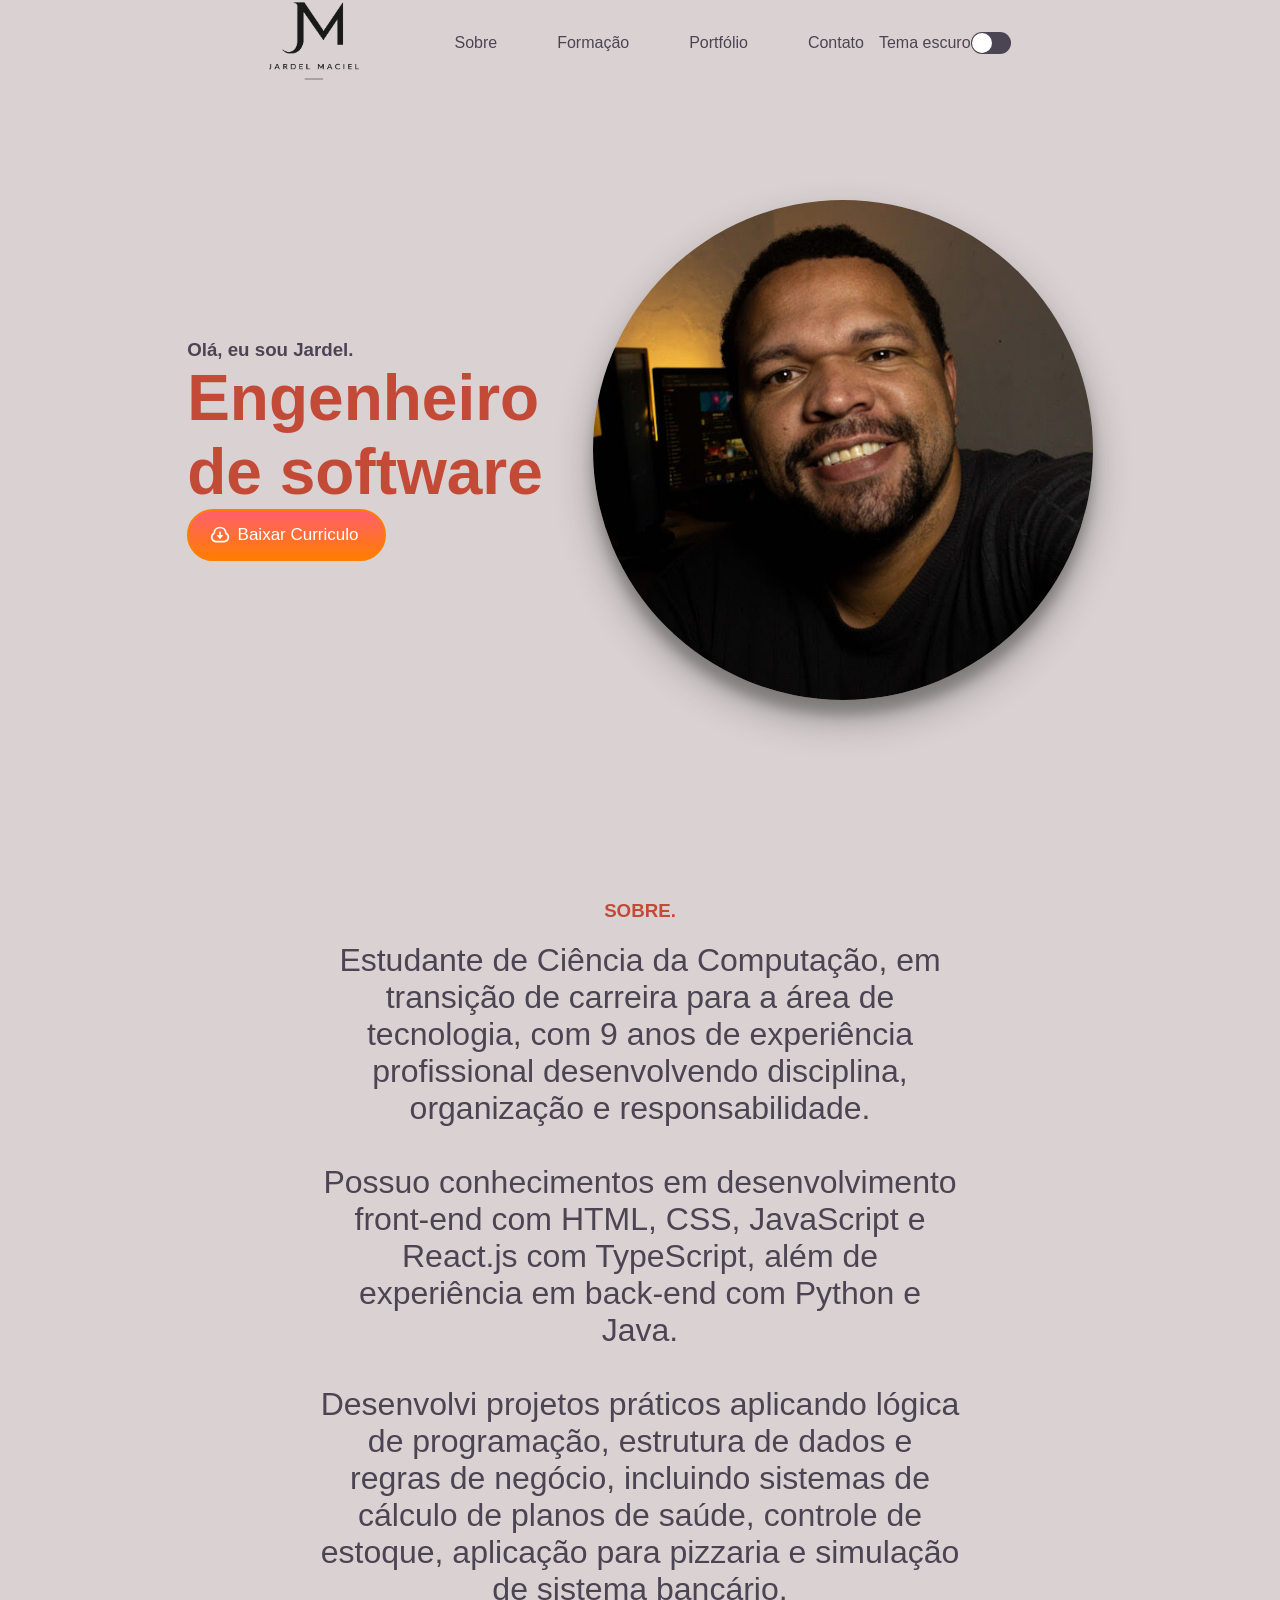
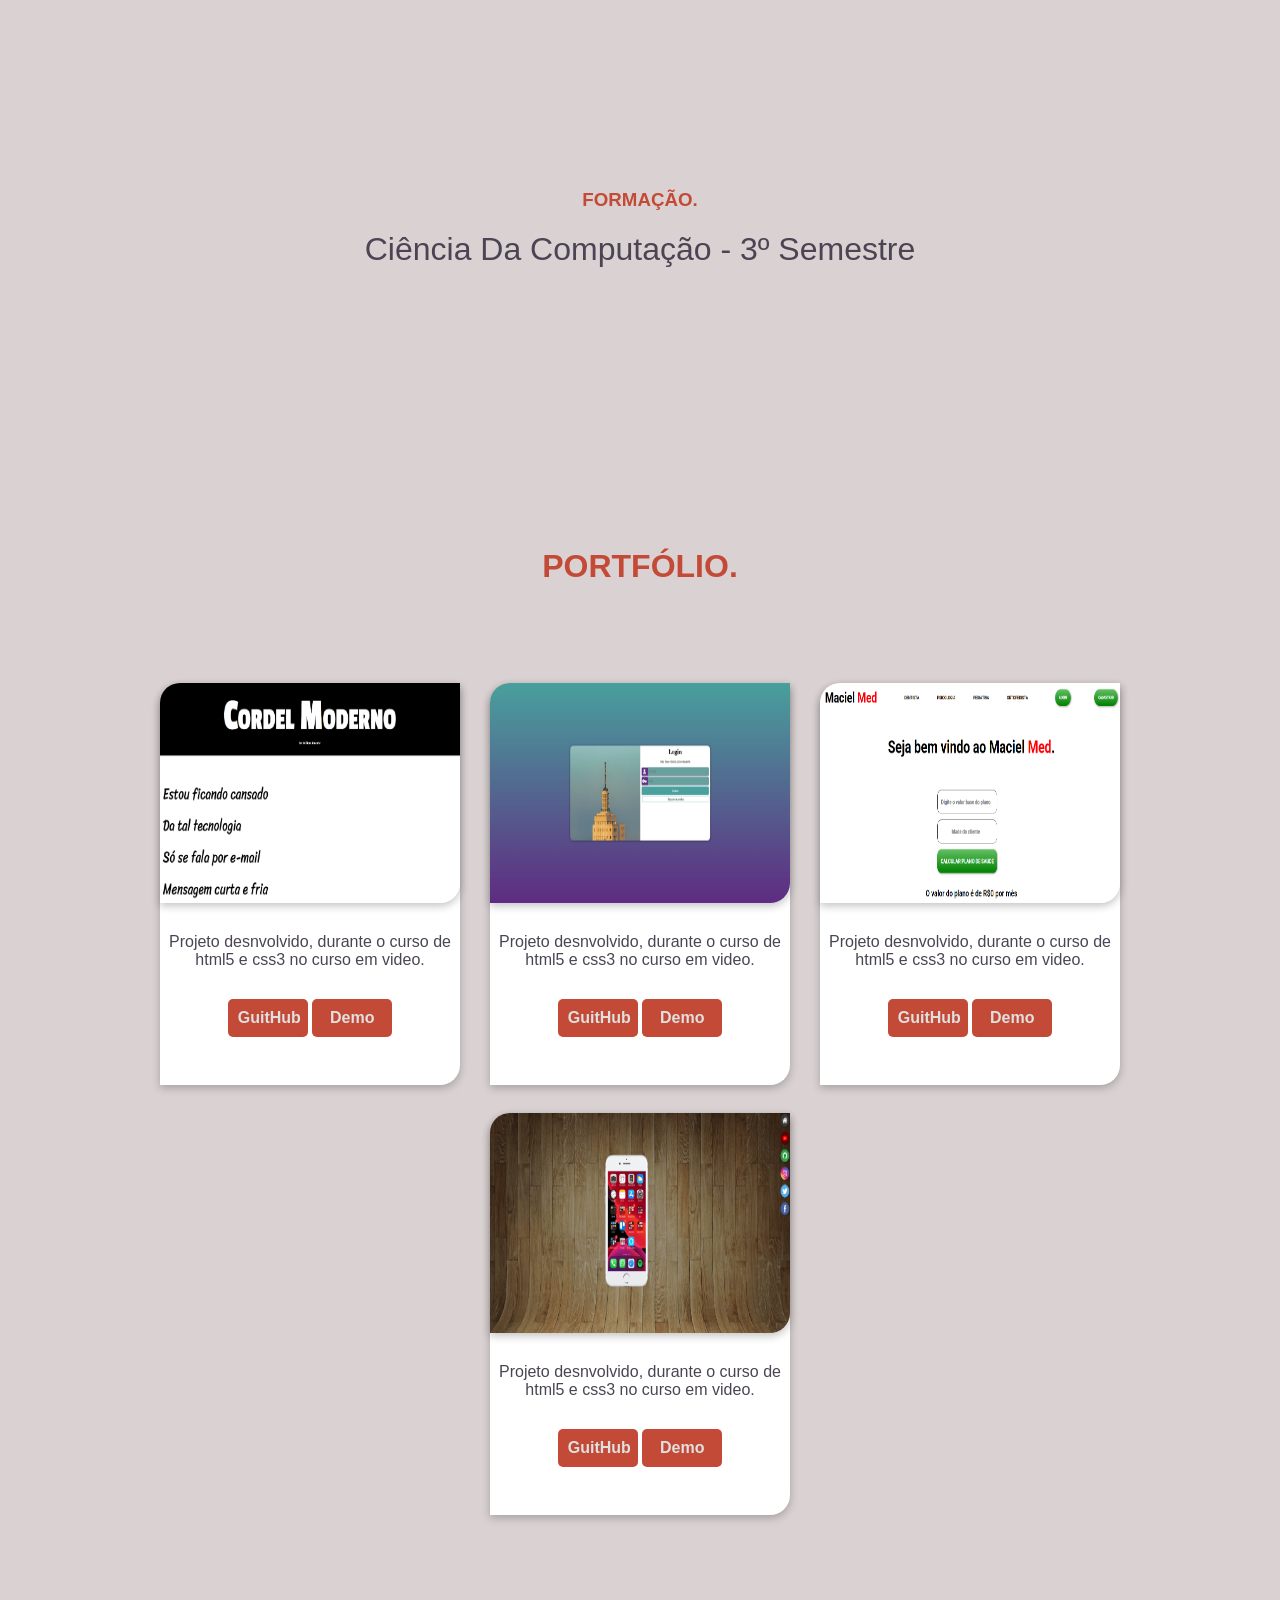
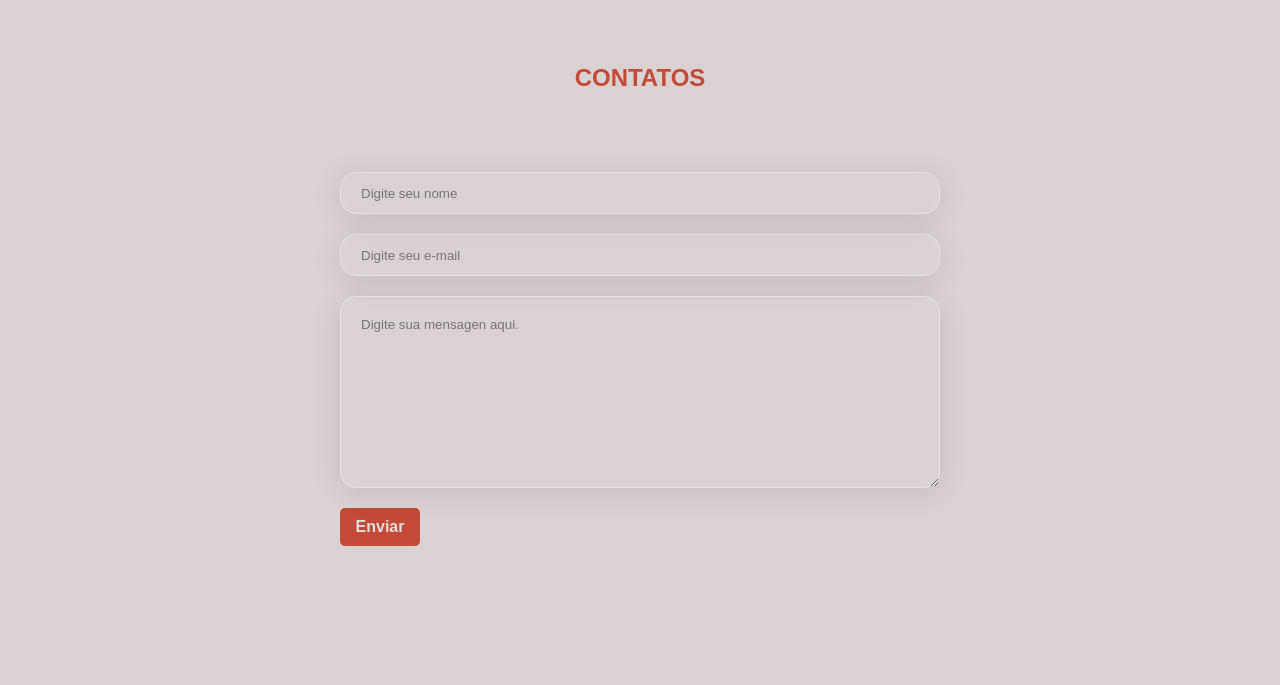
==== index.html @ 84701974 "correção no nome do arquivo" ====
<!doctype html>
<html lang="pt-br">
  <head>
    <meta charset="UTF-8" />
    <meta name="viewport" content="width=device-width, initial-scale=1.0" />
    <link rel="stylesheet" href="style.css" />
    <title>Jardel Maciel</title>
  </head>
  <body>
    <header>
      <nav class="navegation" id="navegation">
        <a href="#home"
          ><img src="/assets/Logo.png" class="logo logo-clara"
        /></a>
        <a href="#home"
          ><img src="/assets/Logo-clara.png" class="logo logo-escura"
        /></a>
        <div class="hamburger" onclick="toggleMenu()">☰</div>
        <ul class="menu">
          <li><a href="#cont-sobre1">Sobre</a></li>
          <li><a href="#formacao">Formação</a></li>
          <li><a href="#portfolio">Portfólio</a></li>
          <li><a href="#contatos">Contato</a></li>
        </ul>
      </nav>
      <label for="tema" class="tema">Tema escuro</label>
      <div class="container" onclick="toggle()">
        <div id="seletor" class="seletor"></div>
      </div>
    </header>
    <section class="home" id="home">
      <img
        src="/assets/FotoPerfil/Foto-perfil.jpg"
        alt="fotografia de jardel maciel desenvolvedor front-and"
      />
      <div>
        <h3>Olá, eu sou Jardel.</h3>
        <h1>
          Engenheiro <br />
          de software
        </h1>
        <a
          href="https://drive.google.com/file/d/1cZ9_hvBirmq4CMJdnQ7T0UhSYmJT8Q_2/view?usp=drive_link"
          target="_blank"
        >
          <button class="cssbuttons-io-button">
            <svg
              xmlns="http://www.w3.org/2000/svg"
              viewBox="0 0 24 24"
              width="20"
              height="20"
            >
              <path fill="none" d="M0 0h24v24H0z"></path>
              <path
                fill="currentColor"
                d="M1 14.5a6.496 6.496 0 0 1 3.064-5.519 8.001 8.001 0 0 1 15.872 0 6.5 6.5 0 0 1-2.936 12L7 21c-3.356-.274-6-3.078-6-6.5zm15.848 4.487a4.5 4.5 0 0 0 2.03-8.309l-.807-.503-.12-.942a6.001 6.001 0 0 0-11.903 0l-.12.942-.805.503a4.5 4.5 0 0 0 2.029 8.309l.173.013h9.35l.173-.013zM13 12h3l-4 5-4-5h3V8h2v4z"
              ></path>
            </svg>
            <span>Baixar Curriculo</span>
          </button>
        </a>
      </div>
    </section>

    <section class="cont-sobre1" id="cont-sobre1">
      <article class="cont-sobre">
        <h1>SOBRE.</h1>
        <p>
          Estudante de Ciência da Computação, em transição de carreira para a
          área de tecnologia, com 9 anos de experiência profissional
          desenvolvendo disciplina, organização e responsabilidade.
          <br /><br />
          Possuo conhecimentos em desenvolvimento front-end com HTML, CSS,
          JavaScript e React.js com TypeScript, além de experiência em back-end
          com Python e Java.
          <br /><br />
          Desenvolvi projetos práticos aplicando lógica de programação,
          estrutura de dados e regras de negócio, incluindo sistemas de cálculo
          de planos de saúde, controle de estoque, aplicação para pizzaria e
          simulação de sistema bancário.
        </p>
      </article>
    </section>
    <section>
      <article class="formacao" id="formacao">
        <h1>FORMAÇÃO.</h1>
        <p>Ciência Da Computação - 3º Semestre</p>
      </article>
    </section>
    <div class="titulo-portfolio" id="portfolio">
      <h1>PORTFÓLIO.</h1>
    </div>
    <section class="card-1">
      <div class="card">
        <img src="/assets/cordel.png" alt="" />

        <p>
          Projeto desnvolvido, durante o curso de html5 e css3 no curso em video.
        </p>

        <div class="button">
          <a href="https://github.com/Jardel-Maciel/projeto_cordel" target="_blank"><button class="bt-card">GuitHub</button></a>
          <a href="https://jardel-maciel.github.io/projeto_cordel/" target="_blank"><button class="bt-card">Demo</button></a>
        </div>
      </div>

      <div class="card">
        <img src="/assets/login.png" alt="" />

        <p>
          Projeto desnvolvido, durante o curso de html5 e css3 no curso em video.
        </p>

        <div class="button">
          <a href="https://github.com/Jardel-Maciel/projeto_login" target="_blank"><button class="bt-card">GuitHub</button></a>
          
         <a href="https://jardel-maciel.github.io/projeto_login/" target="_blank"><button class="bt-card">Demo</button></a> 
        </div>
      </div>
      <div class="card">
        <img src="/assets/maciel.med.png" alt="" />

        <p>
          Projeto desnvolvido, durante o curso de html5 e css3 no curso em video.
        </p>

        <div class="button">
          <a href="https://github.com/Jardel-Maciel/plano-de-saude2" target="_blank"><button class="bt-card">GuitHub</button></a>
          <a href="https://jardel-maciel.github.io/plano-de-saude2/" target="_blank"><button class="bt-card">Demo</button></a>
        </div>
      </div>
      <div class="card">
        <img src="/assets/redes.png" alt="" />

        <p>
          Projeto desnvolvido, durante o curso de html5 e css3 no curso em video.
        </p>

        <div>
          <a href="https://github.com/Jardel-Maciel/projeto_social" target="_blank"><button class="bt-card">GuitHub</button></a>
          <a href="https://jardel-maciel.github.io/projeto_social/" target="_blank"><button class="bt-card">Demo</button></a>
        </div>
      </div>
   
     
    </section>

    <section class="contatos" id="contatos">
      <h1>CONTATOS</h1>

      <form action="POST" class="form">
        <input class="input" type="text" placeholder="Digite seu nome" />
        <input
          class="input"
          type="email"
          name="email"
          id="email"
          placeholder="Digite seu e-mail"
        />
        <textarea
          name="msg"
          id="msg"
          rows="10"
          cols="50"
          placeholder="Digite sua mensagen aqui."
        ></textarea>
        <button type="button" class="bt-card" onclick="enviarForm()">Enviar</button>
        <p id="mensagem"></p>
      </form>
    </section>
  </body>
  <script>
    function toggle() {
      const container = document.querySelector(".container");
      const body = document.body;

      container.classList.toggle("ativo");
      body.classList.toggle("dark");
    }

    let prevScrollpos = window.pageYOffset;

    window.onscroll = function () {
      let currentScrollPos = window.pageYOffset;
      const nav = document.querySelector("header");

      if (prevScrollpos > currentScrollPos) {
        nav.style.top = "0";
      } else {
        nav.style.top = "-60px";
      }

      prevScrollpos = currentScrollPos;
    };

    function enviarForm() {
      const nome = document.querySelector(".input[type='text']").value;
      const email = document.getElementById("email").value;
      const msg = document.getElementById("msg").value;

      // validação simples
      if (nome === "" || email === "" || msg === "") {
        alert("Preencha todos os campos!");
        return;
      }

      // validação básica de email
      if (!email.includes("@") || !email.includes(".")) {
        alert("Digite um e-mail válido!");
        return;
      }

      // simulação de envio
      alert("Mensagem enviada com sucesso! 🚀");

      // limpa o formulário
      document.querySelector(".form").reset();
    }
    function toggleMenu() {
      const menu = document.querySelector(".menu");
      menu.classList.toggle("ativo");
    }
  </script>
</html>
---- style.css ----
:root {
  --cor-fundo: rgb(218, 210, 210);
  --cor-texto: #4b4453;
  --cor-titulo: #c34a36;

  --cor-card: #ffffff;
  --cor-botao: #e0e0e0;
  --cor-hover: aqua;

  --textos: "Roboto", sans-serif;
  --titulos: "Inter", sans-serif;
}

/* RESET */
* {
  padding: 0;
  margin: 0;
  box-sizing: border-box;
  font-family: var(--textos);
}
html {
  scroll-behavior: smooth;
}

/* TRANSIÇÃO SUAVE */
body,
.card,
button,
.menu a {
  transition: all 0.3s ease;
}

/* BODY */
body {
  background-color: var(--cor-fundo);
  color: var(--cor-texto);
  overflow-x: hidden;
}

/* MODO ESCURO */
body.dark {
  --cor-fundo: #0f172a;
  --cor-texto: #ffffff;
  --cor-titulo: #f87171;

  --cor-card: #1e293b;
  --cor-botao: #334155;
  --cor-hover: #22d3ee;
}

/* HEADER */
header {
  display: flex;
  justify-content: center;

  align-items: center;
  margin-top: 18px;
  position: fixed; /* Fixa a barra no topo */
  top: 0;
  width: 100%;
  height: 50px; /* Altura definida é importante */
  transition: top 0.3s; /* Suaviza a transição */
  z-index: 1000;
}
.logo-escura {
  display: none;
}

body.dark .logo-clara {
  display: none;
}

body.dark .logo-escura {
  display: block;
}

.navegation {
  display: flex;
  justify-content: center;
  align-items: center;
  gap: 40px;
}

.logo {
  width: 90px;
}

.menu {
  display: flex;
  gap: 30px;
  list-style: none;
}

.menu a {
  color: var(--cor-texto);
  text-decoration: none;
  float: left;
  display: block;

  padding: 15px;
}

/* BOTÃO DARK MODE */
.container {
  display: flex;
  background-color: #4b4453;
  width: 40px;
  height: 22px;
  border-radius: 50px;
  align-items: center;
  padding: 1px;
  cursor: pointer;
}

.seletor {
  background-color: #ffffff;
  width: 20px;
  height: 20px;
  border-radius: 50%;
  transition: 0.3s;
}

.container.ativo {
  background-color: #c34a36;
}

.container.ativo .seletor {
  transform: translateX(18px);
  background-color: #4b4453;
}

/* HOME */
.home {
  display: flex;
  align-items: center;
  justify-content: center;
  flex-direction: row-reverse;
  gap: 50px;
  height: 100vh;
}

.home img {
  width: 500px;
  border-radius: 50%;
  box-shadow:
    rgba(0, 0, 0, 0.3) 0px 19px 38px,
    rgba(0, 0, 0, 0.22) 0px 15px 12px;
  animation: subirDescer 3s ease-in-out infinite;
}
.home h1 {
  font-size: 4rem;
}

@keyframes subirDescer {
  0%,
  100% {
    transform: translateY(0);
  }
  50% {
    transform: translateY(-20px);
  }
}

/* TITULOS */
h1 {
  color: var(--cor-titulo);
  font-family: var(--titulos);
}

/* SOBRE */
.cont-sobre {
  display: flex;
  flex-direction: column;
  text-align: center;
  width: 50vw;
  height: 100%;
  margin: 0 auto;
  gap: 20px;
}

.cont-sobre p {
  font-size: 2rem;
  width: 100%;
}

.cont-sobre1 {
  width: 100%;
  height: 100pxvh;
}

/* FORMAÇÃO */
.formacao {
  display: flex;
  flex-direction: column;
  align-items: center;
  justify-content: center;
  text-align: center;
  gap: 20px;
  font-size: 1rem;
  width: 100vw;
  height: 60vh;
}
.formacao p {
  font-size: 2rem;
  margin-bottom: 100px;
}

/* PORTFOLIO */
.titulo-portfolio {
  display: flex;
  justify-content: center;
  align-items: center;
  margin-bottom: 50px;
  text-align: center;
}

/* CARDS */
.card-1 {
  display: flex;
  flex-wrap: wrap;
  justify-content: center;
  gap: 30px;
  padding: 50px;
}

.card {
  display: flex;
  flex-direction: column;
  width: 300px;
  height: 400px;
  justify-content: center;
  align-items: center;
  gap: 30px;
  text-align: center;

  background-color: var(--cor-card);
  color: var(--cor-texto);

  height: 400px;
  border-radius: 20px 0px;
  box-shadow: rgba(0, 0, 0, 0.24) 0px 3px 8px;

  transition: all 0.3s ease;
}

.card:hover {
  transform: scale(1.02);
}

/* BOTÕES */

/* IMAGENS DOS CARDS */
.card img {
  width: 100%;
  height: 55%;
  border-radius: 20px 0px;
  margin-top: -30px;
  box-shadow: rgba(0, 0, 0, 0.24) 0px 3px 8px;
}
/*estilização da aba de contatos*/
.contatos {
  display: flex;
  flex-direction: column;
  justify-content: center;
  align-items: center;
  height: 80vh;
}
.form {
  display: flex;
  flex-direction: column;
  gap: 20px;
  font-size: 40PX;
  width: 600px;
  justify-content: center;
  margin-top: 80px;
}
.input {
  height: 30px;
  outline: none;
  border: none;
  padding: 20px;
  border-radius: 40px;

  background: rgba(255, 255, 255, 0);
  border-radius: 16px;
  box-shadow: 0 4px 30px rgba(0, 0, 0, 0.1);
  backdrop-filter: blur(4.8px);
  -webkit-backdrop-filter: blur(4.8px);
  border: 1px solid rgba(255, 255, 255, 0.41);
}
textarea {
  padding: 20px;
  outline: none;
  background: rgba(255, 255, 255, 0);
  border-radius: 16px;
  box-shadow: 0 4px 30px rgba(0, 0, 0, 0.1);
  backdrop-filter: blur(4.8px);
  -webkit-backdrop-filter: blur(4.8px);
  border: 1px solid rgba(255, 255, 255, 0.41);
}

.home .cssbuttons-io-button {
  display: flex;
  align-items: center;
  font-family: inherit;
  font-weight: 500;
  font-size: 17px;
  padding: 0.8em 1.5em 0.8em 1.2em;
  color: white;
  background: #ff7d00;
  background: linear-gradient(
    0deg,
    rgba(255, 125, 0, 1) 0%,
    rgba(255, 95, 109, 1) 100%
  );
  border: 2px solid #ff7d00;
  border-radius: 20em;
}

.home .cssbuttons-io-button svg {
  margin-right: 8px;
}

.home .cssbuttons-io-button:hover {
  border-color: white;
  box-shadow: 0 0.5em 1.5em -0.5em #bf5800;
}

.home .cssbuttons-io-button:active {
  box-shadow: 0 0.3em 1em -0.5em #bf5800;
}
a {
  text-decoration: none;
}
a:visited {
  text-decoration: none;
}
/* TEXTO DOS INPUTS */
.input,
textarea {
  color: var(--cor-texto);
}

/* PLACEHOLDER NO DARK MODE */
body.dark .input::placeholder,
body.dark textarea::placeholder {
  color: rgba(255, 255, 255, 0.7);
}
/* BOTÃO HAMBURGUER */
.hamburger {
  display: none;
  font-size: 28px;
  cursor: pointer;
}
.bt-card {
  padding: 10px;
  width: 80px;
  margin-bottom: 20px;
  border: none;
  border-radius: 5px;
  background-color: var(--cor-titulo);
  color: var(--cor-botao);
  font-size: 1rem;
  font-weight: 600;
  transition: all 1s;
}
.bt-card:hover {
  cursor: pointer;
  background-color: var(--cor-texto);
}

/* ================= MOBILE (360px) ================= */
@media (max-width: 400px) {
  body {
    padding-top: 70px;
  }

  header {
    height: 50px;
    padding: 0 10px;
  }

  .navegation {
    justify-content: space-between;
  }

  .logo {
    width: 70px;
  }

  /* NÃO ESCONDE MAIS */
  .container {
    display: none;
  }

  .tema {
    display: none;
    font-size: 0.8rem;
  }

  /* HOME */
  .home {
    flex-direction: column;
    height: auto;
    padding: 30px 15px;
    gap: 20px;
    text-align: center;
    margin-bottom: 50px;
  }

  .home img {
    width: 180px;
  }

  .home h1 {
    font-size: 1.6rem;
  }

  /* SOBRE */
  .cont-sobre {
    padding: 0 15px;
    width: 80%;
  }

  .cont-sobre p {
    font-size: 1rem;
    line-height: 1.4;
    margin-bottom: 60px;
  }

  /* FORMAÇÃO */
  .formacao {
    height: auto;
  }

  .formacao p {
    font-size: 1rem;
    margin-bottom: 40px;
  }

  /* PORTFÓLIO */
  .card-1 {
    padding: 15px;
    gap: 90px;
  }

  .card {
    width: 300px;
    height: 400px;
  }

  /* CONTATO */
  .contatos {
    height: auto;
    padding: 30px 15px;
  }

  .form {
    width: 100%;
    margin-top: 40px;
  }

  .input,
  textarea {
    padding: 15px;
    font-size: 0.9rem;
  }

  /* MENU */
  .hamburger {
    display: block;
  }

  .menu {
    position: absolute;
    top: 50px;
    right: 0;
    width: 100%;
    background-color: var(--cor-fundo);
    flex-direction: column;
    align-items: center;
    display: none;
    padding: 20px 0;
  }

  .menu.ativo {
    display: flex;
  }

  .menu a {
    font-size: 1rem;
  }
}
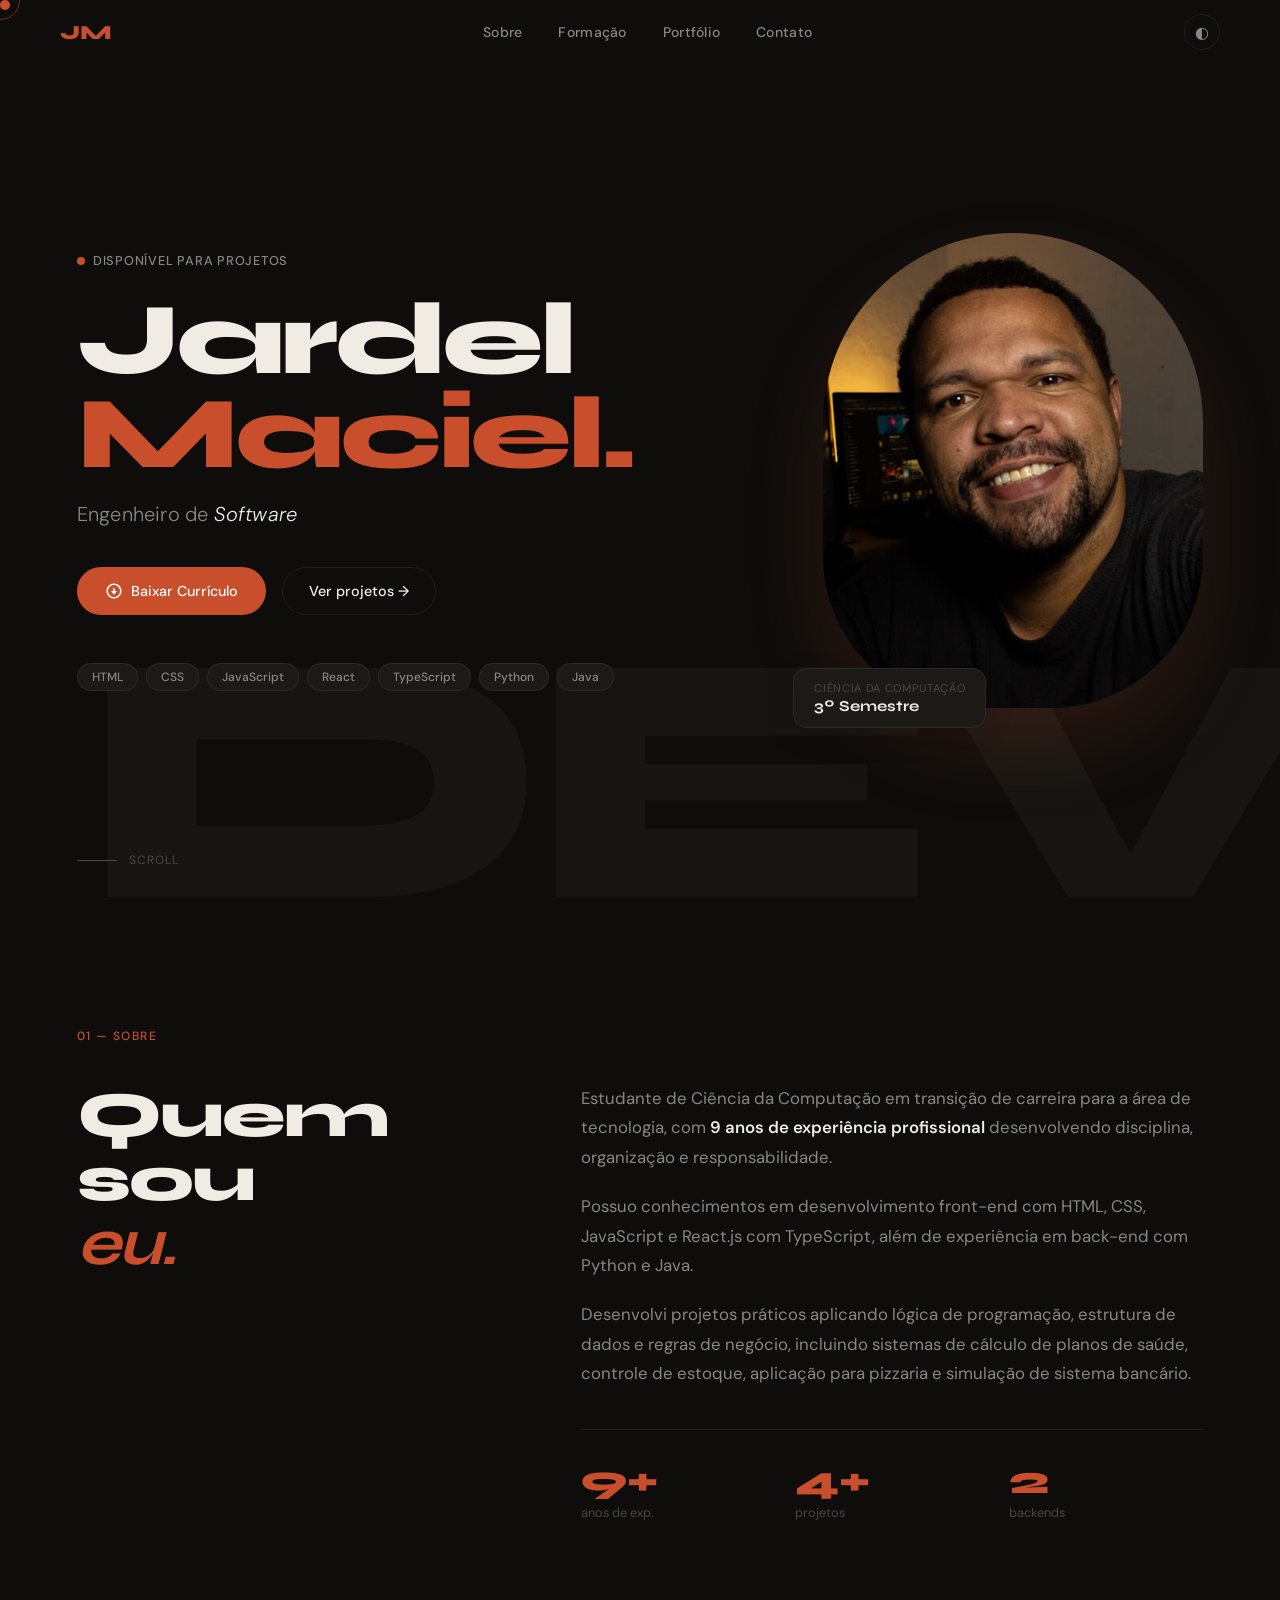
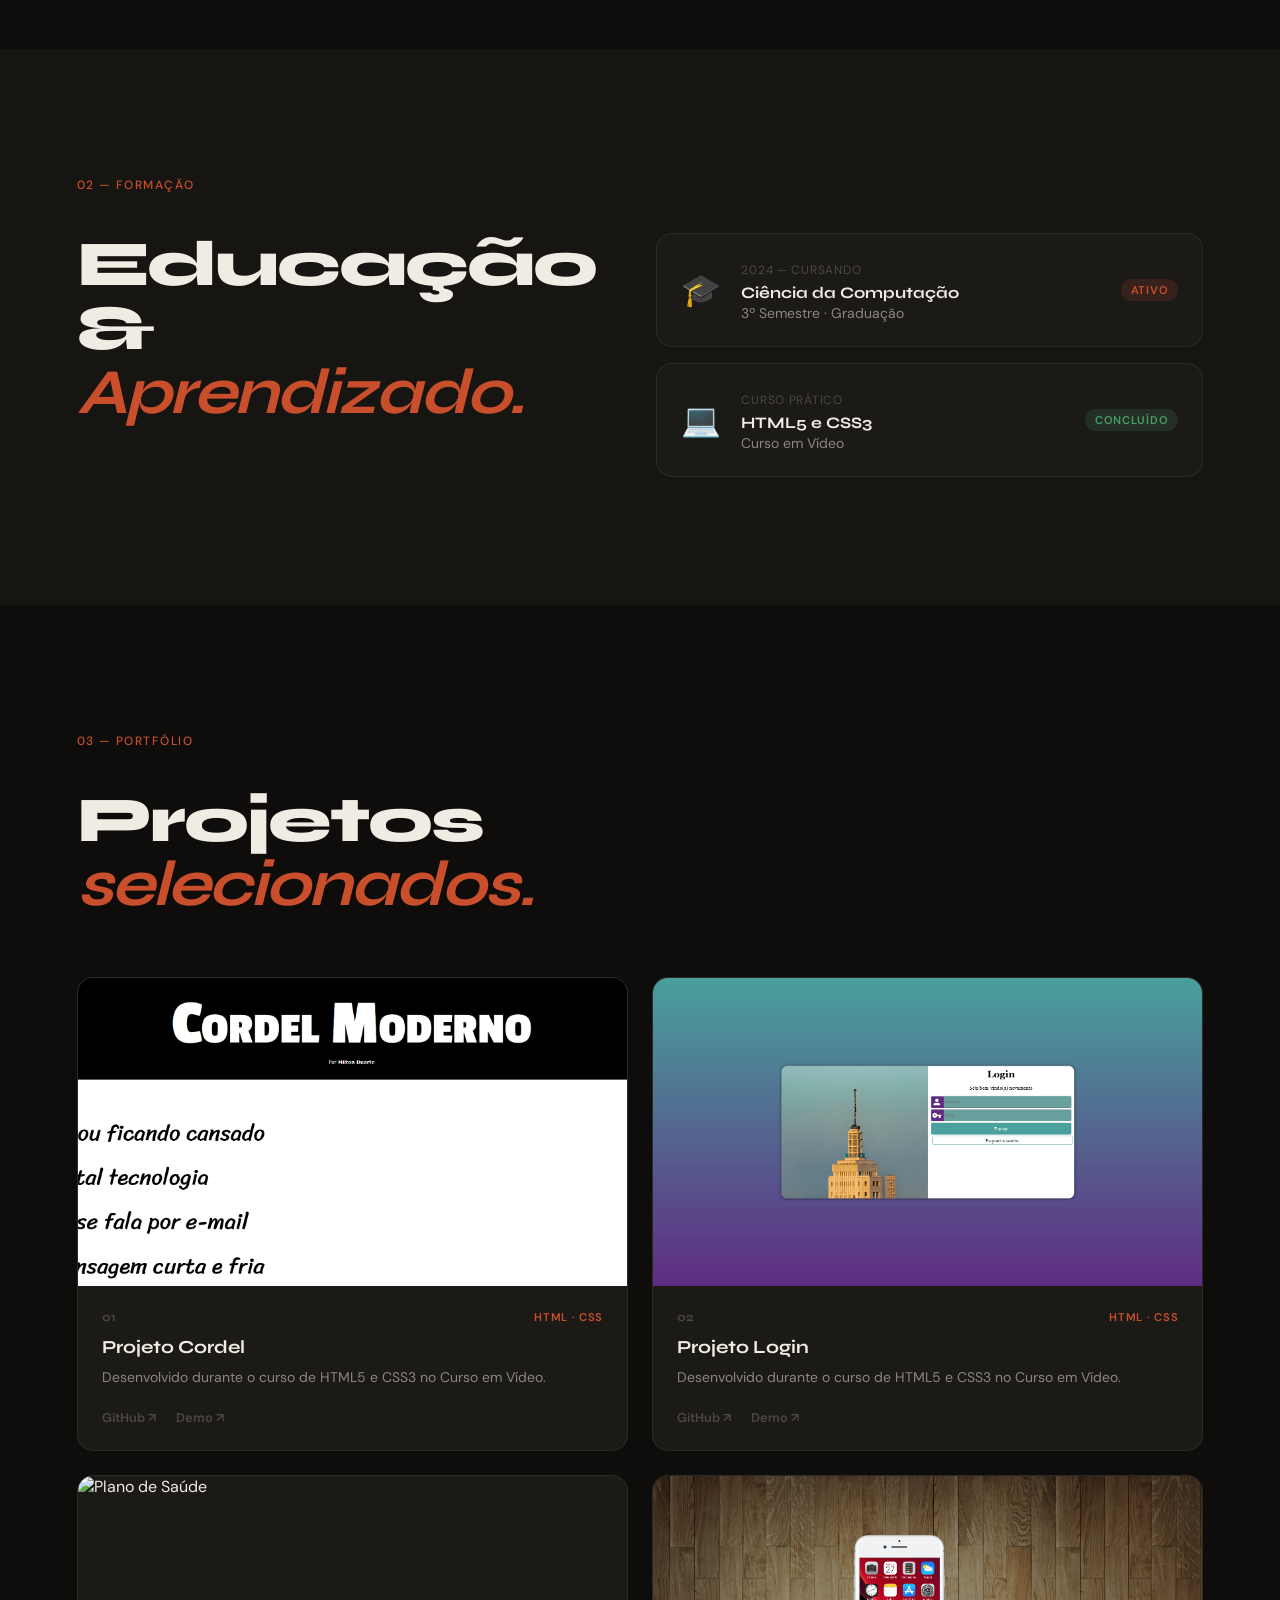
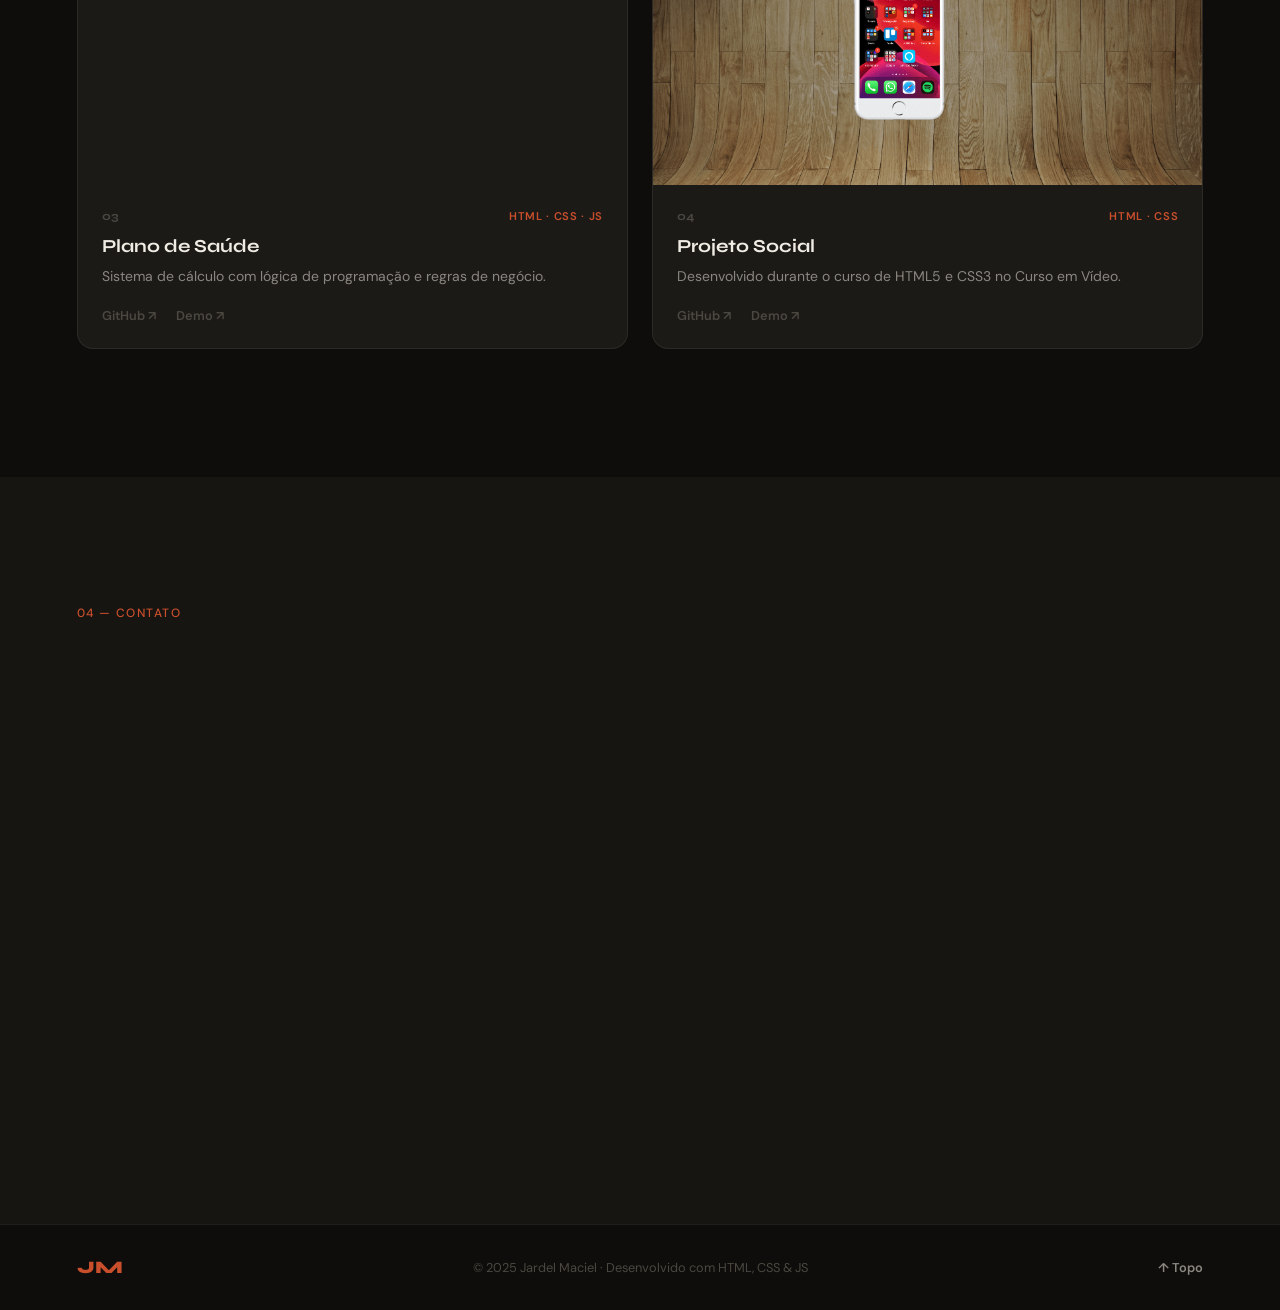
==== commit 29028e3c: "update" ====
--- a/index.html
+++ b/index.html
@@ -3,222 +3,262 @@
   <head>
     <meta charset="UTF-8" />
     <meta name="viewport" content="width=device-width, initial-scale=1.0" />
+    <link rel="preconnect" href="https://fonts.googleapis.com" />
+    <link rel="preconnect" href="https://fonts.gstatic.com" crossorigin />
+    <link href="https://fonts.googleapis.com/css2?family=Syne:wght@400;500;600;700;800&family=DM+Sans:ital,opsz,wght@0,9..40,300;0,9..40,400;0,9..40,500;1,9..40,300&display=swap" rel="stylesheet" />
     <link rel="stylesheet" href="style.css" />
-    <title>Jardel Maciel</title>
+    <title>Jardel Maciel — Engenheiro de Software</title>
   </head>
-  <body>
-    <header>
-      <nav class="navegation" id="navegation">
-        <a href="#home"
-          ><img src="/assets/Logo.png" class="logo logo-clara"
-        /></a>
-        <a href="#home"
-          ><img src="/assets/Logo-clara.png" class="logo logo-escura"
-        /></a>
-        <div class="hamburger" onclick="toggleMenu()">☰</div>
-        <ul class="menu">
-          <li><a href="#cont-sobre1">Sobre</a></li>
-          <li><a href="#formacao">Formação</a></li>
-          <li><a href="#portfolio">Portfólio</a></li>
-          <li><a href="#contatos">Contato</a></li>
-        </ul>
+  <body class="dark">
+    <div class="cursor" id="cursor"></div>
+    <div class="cursor-follower" id="cursor-follower"></div>
+
+    <header id="header">
+      <a href="#home" class="nav-logo">JM</a>
+      <nav class="nav-links">
+        <a href="#sobre">Sobre</a>
+        <a href="#formacao">Formação</a>
+        <a href="#portfolio">Portfólio</a>
+        <a href="#contatos">Contato</a>
       </nav>
-      <label for="tema" class="tema">Tema escuro</label>
-      <div class="container" onclick="toggle()">
-        <div id="seletor" class="seletor"></div>
-      </div>
+      <button class="theme-toggle" id="themeToggle" aria-label="Alternar tema">◐</button>
+      <button class="hamburger" id="hamburger" onclick="toggleMenu()" aria-label="Menu">
+        <span></span><span></span>
+      </button>
     </header>
+
+    <div class="mobile-overlay" id="mobileOverlay">
+      <nav class="mobile-nav">
+        <a href="#sobre" onclick="closeMenu()">Sobre</a>
+        <a href="#formacao" onclick="closeMenu()">Formação</a>
+        <a href="#portfolio" onclick="closeMenu()">Portfólio</a>
+        <a href="#contatos" onclick="closeMenu()">Contato</a>
+      </nav>
+    </div>
+
     <section class="home" id="home">
-      <img
-        src="/assets/FotoPerfil/Foto-perfil.jpg"
-        alt="fotografia de jardel maciel desenvolvedor front-and"
-      />
-      <div>
-        <h3>Olá, eu sou Jardel.</h3>
-        <h1>
-          Engenheiro <br />
-          de software
+      <div class="home-bg-text" aria-hidden="true">DEV</div>
+      <div class="home-content">
+        <div class="home-tag"><span class="dot"></span>Disponível para projetos</div>
+        <h1 class="home-title">
+          <span class="line">Jardel</span>
+          <span class="line accent">Maciel.</span>
         </h1>
-        <a
-          href="https://drive.google.com/file/d/1cZ9_hvBirmq4CMJdnQ7T0UhSYmJT8Q_2/view?usp=drive_link"
-          target="_blank"
-        >
-          <button class="cssbuttons-io-button">
-            <svg
-              xmlns="http://www.w3.org/2000/svg"
-              viewBox="0 0 24 24"
-              width="20"
-              height="20"
-            >
-              <path fill="none" d="M0 0h24v24H0z"></path>
-              <path
-                fill="currentColor"
-                d="M1 14.5a6.496 6.496 0 0 1 3.064-5.519 8.001 8.001 0 0 1 15.872 0 6.5 6.5 0 0 1-2.936 12L7 21c-3.356-.274-6-3.078-6-6.5zm15.848 4.487a4.5 4.5 0 0 0 2.03-8.309l-.807-.503-.12-.942a6.001 6.001 0 0 0-11.903 0l-.12.942-.805.503a4.5 4.5 0 0 0 2.029 8.309l.173.013h9.35l.173-.013zM13 12h3l-4 5-4-5h3V8h2v4z"
-              ></path>
-            </svg>
-            <span>Baixar Curriculo</span>
-          </button>
-        </a>
-      </div>
-    </section>
-
-    <section class="cont-sobre1" id="cont-sobre1">
-      <article class="cont-sobre">
-        <h1>SOBRE.</h1>
-        <p>
-          Estudante de Ciência da Computação, em transição de carreira para a
-          área de tecnologia, com 9 anos de experiência profissional
-          desenvolvendo disciplina, organização e responsabilidade.
-          <br /><br />
-          Possuo conhecimentos em desenvolvimento front-end com HTML, CSS,
-          JavaScript e React.js com TypeScript, além de experiência em back-end
-          com Python e Java.
-          <br /><br />
-          Desenvolvi projetos práticos aplicando lógica de programação,
-          estrutura de dados e regras de negócio, incluindo sistemas de cálculo
-          de planos de saúde, controle de estoque, aplicação para pizzaria e
-          simulação de sistema bancário.
-        </p>
-      </article>
-    </section>
-    <section>
-      <article class="formacao" id="formacao">
-        <h1>FORMAÇÃO.</h1>
-        <p>Ciência Da Computação - 3º Semestre</p>
-      </article>
-    </section>
-    <div class="titulo-portfolio" id="portfolio">
-      <h1>PORTFÓLIO.</h1>
-    </div>
-    <section class="card-1">
-      <div class="card">
-        <img src="/assets/cordel.png" alt="" />
-
-        <p>
-          Projeto desnvolvido, durante o curso de html5 e css3 no curso em video.
-        </p>
-
-        <div class="button">
-          <a href="https://github.com/Jardel-Maciel/projeto_cordel" target="_blank"><button class="bt-card">GuitHub</button></a>
-          <a href="https://jardel-maciel.github.io/projeto_cordel/" target="_blank"><button class="bt-card">Demo</button></a>
-        </div>
-      </div>
-
-      <div class="card">
-        <img src="/assets/login.png" alt="" />
-
-        <p>
-          Projeto desnvolvido, durante o curso de html5 e css3 no curso em video.
-        </p>
-
-        <div class="button">
-          <a href="https://github.com/Jardel-Maciel/projeto_login" target="_blank"><button class="bt-card">GuitHub</button></a>
-          
-         <a href="https://jardel-maciel.github.io/projeto_login/" target="_blank"><button class="bt-card">Demo</button></a> 
-        </div>
-      </div>
-      <div class="card">
-        <img src="/assets/maciel.med.png" alt="" />
-
-        <p>
-          Projeto desnvolvido, durante o curso de html5 e css3 no curso em video.
-        </p>
-
-        <div class="button">
-          <a href="https://github.com/Jardel-Maciel/plano-de-saude2" target="_blank"><button class="bt-card">GuitHub</button></a>
-          <a href="https://jardel-maciel.github.io/plano-de-saude2/" target="_blank"><button class="bt-card">Demo</button></a>
-        </div>
-      </div>
-      <div class="card">
-        <img src="/assets/redes.png" alt="" />
-
-        <p>
-          Projeto desnvolvido, durante o curso de html5 e css3 no curso em video.
-        </p>
-
-        <div>
-          <a href="https://github.com/Jardel-Maciel/projeto_social" target="_blank"><button class="bt-card">GuitHub</button></a>
-          <a href="https://jardel-maciel.github.io/projeto_social/" target="_blank"><button class="bt-card">Demo</button></a>
-        </div>
-      </div>
-   
-     
+        <p class="home-role">Engenheiro de <em>Software</em></p>
+        <div class="home-actions">
+          <a href="https://drive.google.com/file/d/1cZ9_hvBirmq4CMJdnQ7T0UhSYmJT8Q_2/view?usp=drive_link" target="_blank" class="btn-primary">
+            <svg xmlns="http://www.w3.org/2000/svg" viewBox="0 0 24 24" width="18" height="18" fill="currentColor"><path d="M13 12h3l-4 5-4-5h3V8h2v4zm-1-10C6.48 2 2 6.48 2 12s4.48 10 10 10 10-4.48 10-10S17.52 2 12 2zm0 18c-4.41 0-8-3.59-8-8s3.59-8 8-8 8 3.59 8 8-3.59 8-8 8z"/></svg>
+            Baixar Currículo
+          </a>
+          <a href="#portfolio" class="btn-ghost">Ver projetos →</a>
+        </div>
+        <div class="home-skills">
+          <span>HTML</span><span>CSS</span><span>JavaScript</span><span>React</span><span>TypeScript</span><span>Python</span><span>Java</span>
+        </div>
+      </div>
+      <div class="home-photo">
+        <div class="photo-frame">
+          <img src="assets/FotoPerfil/Foto-perfil.jpg" alt="Jardel Maciel" />
+          <div class="photo-border"></div>
+        </div>
+        <div class="photo-card">
+          <span class="photo-card-label">Ciência da Computação</span>
+          <span class="photo-card-value">3º Semestre</span>
+        </div>
+      </div>
+      <div class="scroll-hint"><div class="scroll-line"></div><span>scroll</span></div>
+    </section>
+
+    <section class="sobre" id="sobre">
+      <div class="sobre-inner">
+        <div class="section-label">01 — sobre</div>
+        <div class="sobre-grid">
+          <h2 class="section-title">Quem sou<br/><em>eu.</em></h2>
+          <div class="sobre-text">
+            <p>Estudante de Ciência da Computação em transição de carreira para a área de tecnologia, com <strong>9 anos de experiência profissional</strong> desenvolvendo disciplina, organização e responsabilidade.</p>
+            <p>Possuo conhecimentos em desenvolvimento front-end com HTML, CSS, JavaScript e React.js com TypeScript, além de experiência em back-end com Python e Java.</p>
+            <p>Desenvolvi projetos práticos aplicando lógica de programação, estrutura de dados e regras de negócio, incluindo sistemas de cálculo de planos de saúde, controle de estoque, aplicação para pizzaria e simulação de sistema bancário.</p>
+            <div class="sobre-stats">
+              <div class="stat"><span class="stat-num">9+</span><span class="stat-label">anos de exp.</span></div>
+              <div class="stat"><span class="stat-num">4+</span><span class="stat-label">projetos</span></div>
+              <div class="stat"><span class="stat-num">2</span><span class="stat-label">backends</span></div>
+            </div>
+          </div>
+        </div>
+      </div>
+    </section>
+
+    <section class="formacao" id="formacao">
+      <div class="formacao-inner">
+        <div class="section-label">02 — formação</div>
+        <div class="formacao-grid">
+          <h2 class="section-title">Educação &amp;<br/><em>Aprendizado.</em></h2>
+          <div class="formacao-cards">
+            <div class="edu-card">
+              <div class="edu-icon">🎓</div>
+              <div class="edu-info">
+                <span class="edu-period">2024 — cursando</span>
+                <h3>Ciência da Computação</h3>
+                <p>3º Semestre · Graduação</p>
+              </div>
+              <span class="edu-badge">Ativo</span>
+            </div>
+            <div class="edu-card">
+              <div class="edu-icon">💻</div>
+              <div class="edu-info">
+                <span class="edu-period">Curso prático</span>
+                <h3>HTML5 e CSS3</h3>
+                <p>Curso em Vídeo</p>
+              </div>
+              <span class="edu-badge edu-badge-done">Concluído</span>
+            </div>
+          </div>
+        </div>
+      </div>
+    </section>
+
+    <section class="portfolio" id="portfolio">
+      <div class="portfolio-inner">
+        <div class="section-label">03 — portfólio</div>
+        <h2 class="section-title portfolio-title">Projetos<br/><em>selecionados.</em></h2>
+        <div class="projects-grid">
+          <article class="project-card">
+            <div class="project-img"><img src="assets/cordel.png" alt="Projeto Cordel" /><div class="project-overlay"><a href="https://jardel-maciel.github.io/projeto_cordel/" target="_blank" class="overlay-btn">Ver demo →</a></div></div>
+            <div class="project-info">
+              <div class="project-meta"><span class="project-num">01</span><span class="project-tag">HTML · CSS</span></div>
+              <h3>Projeto Cordel</h3>
+              <p>Desenvolvido durante o curso de HTML5 e CSS3 no Curso em Vídeo.</p>
+              <div class="project-links"><a href="https://github.com/Jardel-Maciel/projeto_cordel" target="_blank">GitHub ↗</a><a href="https://jardel-maciel.github.io/projeto_cordel/" target="_blank">Demo ↗</a></div>
+            </div>
+          </article>
+          <article class="project-card">
+            <div class="project-img"><img src="assets/login.png" alt="Projeto Login" /><div class="project-overlay"><a href="https://jardel-maciel.github.io/projeto_login/" target="_blank" class="overlay-btn">Ver demo →</a></div></div>
+            <div class="project-info">
+              <div class="project-meta"><span class="project-num">02</span><span class="project-tag">HTML · CSS</span></div>
+              <h3>Projeto Login</h3>
+              <p>Desenvolvido durante o curso de HTML5 e CSS3 no Curso em Vídeo.</p>
+              <div class="project-links"><a href="https://github.com/Jardel-Maciel/projeto_login" target="_blank">GitHub ↗</a><a href="https://jardel-maciel.github.io/projeto_login/" target="_blank">Demo ↗</a></div>
+            </div>
+          </article>
+          <article class="project-card">
+            <div class="project-img"><img src="assets/maciel-med.png" alt="Plano de Saúde" /><div class="project-overlay"><a href="https://jardel-maciel.github.io/plano-de-saude2/" target="_blank" class="overlay-btn">Ver demo →</a></div></div>
+            <div class="project-info">
+              <div class="project-meta"><span class="project-num">03</span><span class="project-tag">HTML · CSS · JS</span></div>
+              <h3>Plano de Saúde</h3>
+              <p>Sistema de cálculo com lógica de programação e regras de negócio.</p>
+              <div class="project-links"><a href="https://github.com/Jardel-Maciel/plano-de-saude2" target="_blank">GitHub ↗</a><a href="https://jardel-maciel.github.io/plano-de-saude2/" target="_blank">Demo ↗</a></div>
+            </div>
+          </article>
+          <article class="project-card">
+            <div class="project-img"><img src="assets/redes.png" alt="Projeto Social" /><div class="project-overlay"><a href="https://jardel-maciel.github.io/projeto_social/" target="_blank" class="overlay-btn">Ver demo →</a></div></div>
+            <div class="project-info">
+              <div class="project-meta"><span class="project-num">04</span><span class="project-tag">HTML · CSS</span></div>
+              <h3>Projeto Social</h3>
+              <p>Desenvolvido durante o curso de HTML5 e CSS3 no Curso em Vídeo.</p>
+              <div class="project-links"><a href="https://github.com/Jardel-Maciel/projeto_social" target="_blank">GitHub ↗</a><a href="https://jardel-maciel.github.io/projeto_social/" target="_blank">Demo ↗</a></div>
+            </div>
+          </article>
+        </div>
+      </div>
     </section>
 
     <section class="contatos" id="contatos">
-      <h1>CONTATOS</h1>
-
-      <form action="POST" class="form">
-        <input class="input" type="text" placeholder="Digite seu nome" />
-        <input
-          class="input"
-          type="email"
-          name="email"
-          id="email"
-          placeholder="Digite seu e-mail"
-        />
-        <textarea
-          name="msg"
-          id="msg"
-          rows="10"
-          cols="50"
-          placeholder="Digite sua mensagen aqui."
-        ></textarea>
-        <button type="button" class="bt-card" onclick="enviarForm()">Enviar</button>
-        <p id="mensagem"></p>
-      </form>
-    </section>
+      <div class="contatos-inner">
+        <div class="section-label">04 — contato</div>
+        <div class="contatos-grid">
+          <div class="contatos-left">
+            <h2 class="section-title">Vamos<br/><em>conversar.</em></h2>
+            <p class="contatos-desc">Tenho interesse em oportunidades de estágio, freelas e projetos colaborativos. Se tiver uma ideia ou projeto, entre em contato.</p>
+            <div class="social-links">
+              <a href="#" target="_blank" class="social-item"><img src="assets/IconesRedesSociais/linkedin.png" alt="LinkedIn" /><span>LinkedIn</span></a>
+              <a href="#" target="_blank" class="social-item"><img src="assets/IconesRedesSociais/instagram.png" alt="Instagram" /><span>Instagram</span></a>
+            </div>
+          </div>
+          <form class="form" id="contactForm">
+            <div class="form-group"><label for="nome">Nome</label><input class="input" type="text" id="nome" placeholder="Seu nome completo" /></div>
+            <div class="form-group"><label for="emailContact">E-mail</label><input class="input" type="email" id="emailContact" placeholder="seu@email.com" /></div>
+            <div class="form-group"><label for="msg">Mensagem</label><textarea name="msg" id="msg" rows="5" placeholder="Conte sobre seu projeto ou oportunidade..."></textarea></div>
+            <button type="button" class="btn-primary btn-send" onclick="enviarForm()">
+              Enviar mensagem
+              <svg xmlns="http://www.w3.org/2000/svg" viewBox="0 0 24 24" width="18" height="18" fill="currentColor"><path d="M2.01 21L23 12 2.01 3 2 10l15 2-15 2z"/></svg>
+            </button>
+            <p id="mensagem" class="form-feedback"></p>
+          </form>
+        </div>
+      </div>
+    </section>
+
+    <footer class="footer">
+      <div class="footer-inner">
+        <span class="footer-logo">JM</span>
+        <p>© 2025 Jardel Maciel · Desenvolvido com HTML, CSS &amp; JS</p>
+        <a href="#home" class="back-top">↑ Topo</a>
+      </div>
+    </footer>
+
+    <script>
+      const themeToggle = document.getElementById('themeToggle');
+      themeToggle.addEventListener('click', () => {
+        document.body.classList.toggle('dark');
+      });
+
+      let prevScroll = window.pageYOffset;
+      const header = document.getElementById('header');
+      window.addEventListener('scroll', () => {
+        const curr = window.pageYOffset;
+        header.style.transform = curr > prevScroll && curr > 80 ? 'translateY(-100%)' : 'translateY(0)';
+        header.classList.toggle('scrolled', curr > 40);
+        prevScroll = curr;
+      });
+
+      function toggleMenu() {
+        document.getElementById('mobileOverlay').classList.toggle('open');
+        document.getElementById('hamburger').classList.toggle('open');
+      }
+      function closeMenu() {
+        document.getElementById('mobileOverlay').classList.remove('open');
+        document.getElementById('hamburger').classList.remove('open');
+      }
+
+      const cursor = document.getElementById('cursor');
+      const follower = document.getElementById('cursor-follower');
+      let fx = 0, fy = 0, mx = 0, my = 0;
+      document.addEventListener('mousemove', e => {
+        mx = e.clientX; my = e.clientY;
+        cursor.style.transform = `translate(${mx - 5}px,${my - 5}px)`;
+      });
+      function animateF() {
+        fx += (mx - fx) * 0.1; fy += (my - fy) * 0.1;
+        follower.style.transform = `translate(${fx - 20}px,${fy - 20}px)`;
+        requestAnimationFrame(animateF);
+      }
+      animateF();
+      document.querySelectorAll('a,button,.project-card').forEach(el => {
+        el.addEventListener('mouseenter', () => { follower.classList.add('hover'); cursor.classList.add('hover'); });
+        el.addEventListener('mouseleave', () => { follower.classList.remove('hover'); cursor.classList.remove('hover'); });
+      });
+
+      const observer = new IntersectionObserver(entries => {
+        entries.forEach(e => { if (e.isIntersecting) e.target.classList.add('visible'); });
+      }, { threshold: 0.1 });
+      document.querySelectorAll('.project-card, .edu-card, .stat, .sobre-grid').forEach(el => observer.observe(el));
+
+      document.querySelectorAll('.home-skills span').forEach((el, i) => {
+        el.style.animationDelay = `${0.9 + i * 0.07}s`;
+      });
+
+      function enviarForm() {
+        const nome = document.getElementById('nome').value.trim();
+        const email = document.getElementById('emailContact').value.trim();
+        const msg = document.getElementById('msg').value.trim();
+        const feedback = document.getElementById('mensagem');
+        if (!nome || !email || !msg) { feedback.textContent = '⚠ Preencha todos os campos.'; feedback.className = 'form-feedback error'; return; }
+        if (!email.includes('@') || !email.includes('.')) { feedback.textContent = '⚠ E-mail inválido.'; feedback.className = 'form-feedback error'; return; }
+        feedback.textContent = '✓ Mensagem enviada! Entrarei em contato em breve.';
+        feedback.className = 'form-feedback success';
+        document.getElementById('contactForm').reset();
+        setTimeout(() => { feedback.textContent = ''; }, 5000);
+      }
+    </script>
   </body>
-  <script>
-    function toggle() {
-      const container = document.querySelector(".container");
-      const body = document.body;
-
-      container.classList.toggle("ativo");
-      body.classList.toggle("dark");
-    }
-
-    let prevScrollpos = window.pageYOffset;
-
-    window.onscroll = function () {
-      let currentScrollPos = window.pageYOffset;
-      const nav = document.querySelector("header");
-
-      if (prevScrollpos > currentScrollPos) {
-        nav.style.top = "0";
-      } else {
-        nav.style.top = "-60px";
-      }
-
-      prevScrollpos = currentScrollPos;
-    };
-
-    function enviarForm() {
-      const nome = document.querySelector(".input[type='text']").value;
-      const email = document.getElementById("email").value;
-      const msg = document.getElementById("msg").value;
-
-      // validação simples
-      if (nome === "" || email === "" || msg === "") {
-        alert("Preencha todos os campos!");
-        return;
-      }
-
-      // validação básica de email
-      if (!email.includes("@") || !email.includes(".")) {
-        alert("Digite um e-mail válido!");
-        return;
-      }
-
-      // simulação de envio
-      alert("Mensagem enviada com sucesso! 🚀");
-
-      // limpa o formulário
-      document.querySelector(".form").reset();
-    }
-    function toggleMenu() {
-      const menu = document.querySelector(".menu");
-      menu.classList.toggle("ativo");
-    }
-  </script>
-</html>
+</html>
--- a/style.css
+++ b/style.css
@@ -1,493 +1,489 @@
+/* =============================================
+   JARDEL MACIEL — PORTFOLIO
+   Design: Dark editorial, Syne + DM Sans
+   ============================================= */
+
+@import url('https://fonts.googleapis.com/css2?family=Syne:wght@400;500;600;700;800&family=DM+Sans:ital,opsz,wght@0,9..40,300;0,9..40,400;0,9..40,500;1,9..40,300&display=swap');
+
+/* ── TOKENS ── */
 :root {
-  --cor-fundo: rgb(218, 210, 210);
-  --cor-texto: #4b4453;
-  --cor-titulo: #c34a36;
-
-  --cor-card: #ffffff;
-  --cor-botao: #e0e0e0;
-  --cor-hover: aqua;
-
-  --textos: "Roboto", sans-serif;
-  --titulos: "Inter", sans-serif;
-}
-
-/* RESET */
-* {
-  padding: 0;
-  margin: 0;
-  box-sizing: border-box;
-  font-family: var(--textos);
-}
-html {
-  scroll-behavior: smooth;
-}
-
-/* TRANSIÇÃO SUAVE */
-body,
-.card,
-button,
-.menu a {
-  transition: all 0.3s ease;
-}
-
-/* BODY */
+  --bg: #f5f3ef;
+  --bg2: #eceae4;
+  --fg: #1a1814;
+  --fg2: #5a5750;
+  --fg3: #9a9790;
+  --accent: #c94f2c;
+  --accent2: #e8673e;
+  --card: #ffffff;
+  --card-border: rgba(0,0,0,0.08);
+  --font-display: 'Syne', sans-serif;
+  --font-body: 'DM Sans', sans-serif;
+  --radius: 16px;
+  --section-pad: clamp(80px, 10vw, 140px);
+  --transition: 0.35s cubic-bezier(0.4,0,0.2,1);
+}
+
+body.dark {
+  --bg: #0e0d0b;
+  --bg2: #161512;
+  --fg: #f0ece4;
+  --fg2: #8a8780;
+  --fg3: #4a4840;
+  --card: #1c1a17;
+  --card-border: rgba(255,255,255,0.07);
+}
+
+/* ── RESET ── */
+*, *::before, *::after { margin: 0; padding: 0; box-sizing: border-box; }
+html { scroll-behavior: smooth; font-size: 16px; }
 body {
-  background-color: var(--cor-fundo);
-  color: var(--cor-texto);
+  background: var(--bg);
+  color: var(--fg);
+  font-family: var(--font-body);
+  font-weight: 400;
   overflow-x: hidden;
-}
-
-/* MODO ESCURO */
-body.dark {
-  --cor-fundo: #0f172a;
-  --cor-texto: #ffffff;
-  --cor-titulo: #f87171;
-
-  --cor-card: #1e293b;
-  --cor-botao: #334155;
-  --cor-hover: #22d3ee;
-}
-
-/* HEADER */
+  transition: background var(--transition), color var(--transition);
+  cursor: none;
+}
+img { display: block; max-width: 100%; }
+a { color: inherit; text-decoration: none; }
+button { cursor: none; font-family: var(--font-body); }
+
+/* ── CURSOR ── */
+.cursor {
+  width: 10px; height: 10px;
+  background: var(--accent);
+  border-radius: 50%;
+  position: fixed; top: 0; left: 0;
+  pointer-events: none; z-index: 9999;
+  transition: width 0.2s, height 0.2s, opacity 0.2s;
+}
+.cursor.hover { width: 6px; height: 6px; opacity: 0.5; }
+.cursor-follower {
+  width: 40px; height: 40px;
+  border: 1.5px solid var(--accent);
+  border-radius: 50%;
+  position: fixed; top: 0; left: 0;
+  pointer-events: none; z-index: 9998;
+  transition: width 0.3s, height 0.3s, border-color 0.3s;
+  opacity: 0.5;
+}
+.cursor-follower.hover { width: 56px; height: 56px; opacity: 0.3; }
+
+/* ── HEADER ── */
 header {
-  display: flex;
-  justify-content: center;
-
-  align-items: center;
-  margin-top: 18px;
-  position: fixed; /* Fixa a barra no topo */
-  top: 0;
-  width: 100%;
-  height: 50px; /* Altura definida é importante */
-  transition: top 0.3s; /* Suaviza a transição */
-  z-index: 1000;
-}
-.logo-escura {
-  display: none;
-}
-
-body.dark .logo-clara {
-  display: none;
-}
-
-body.dark .logo-escura {
-  display: block;
-}
-
-.navegation {
-  display: flex;
-  justify-content: center;
-  align-items: center;
-  gap: 40px;
-}
-
-.logo {
-  width: 90px;
-}
-
-.menu {
-  display: flex;
-  gap: 30px;
-  list-style: none;
-}
-
-.menu a {
-  color: var(--cor-texto);
-  text-decoration: none;
-  float: left;
-  display: block;
-
-  padding: 15px;
-}
-
-/* BOTÃO DARK MODE */
-.container {
-  display: flex;
-  background-color: #4b4453;
-  width: 40px;
-  height: 22px;
-  border-radius: 50px;
-  align-items: center;
-  padding: 1px;
-  cursor: pointer;
-}
-
-.seletor {
-  background-color: #ffffff;
-  width: 20px;
-  height: 20px;
-  border-radius: 50%;
-  transition: 0.3s;
-}
-
-.container.ativo {
-  background-color: #c34a36;
-}
-
-.container.ativo .seletor {
-  transform: translateX(18px);
-  background-color: #4b4453;
-}
-
-/* HOME */
-.home {
-  display: flex;
-  align-items: center;
-  justify-content: center;
-  flex-direction: row-reverse;
-  gap: 50px;
-  height: 100vh;
-}
-
-.home img {
-  width: 500px;
-  border-radius: 50%;
-  box-shadow:
-    rgba(0, 0, 0, 0.3) 0px 19px 38px,
-    rgba(0, 0, 0, 0.22) 0px 15px 12px;
-  animation: subirDescer 3s ease-in-out infinite;
-}
-.home h1 {
-  font-size: 4rem;
-}
-
-@keyframes subirDescer {
-  0%,
-  100% {
-    transform: translateY(0);
-  }
-  50% {
-    transform: translateY(-20px);
-  }
-}
-
-/* TITULOS */
-h1 {
-  color: var(--cor-titulo);
-  font-family: var(--titulos);
-}
-
-/* SOBRE */
-.cont-sobre {
-  display: flex;
-  flex-direction: column;
-  text-align: center;
-  width: 50vw;
-  height: 100%;
-  margin: 0 auto;
-  gap: 20px;
-}
-
-.cont-sobre p {
-  font-size: 2rem;
-  width: 100%;
-}
-
-.cont-sobre1 {
-  width: 100%;
-  height: 100pxvh;
-}
-
-/* FORMAÇÃO */
-.formacao {
-  display: flex;
-  flex-direction: column;
-  align-items: center;
-  justify-content: center;
-  text-align: center;
-  gap: 20px;
-  font-size: 1rem;
-  width: 100vw;
-  height: 60vh;
-}
-.formacao p {
-  font-size: 2rem;
-  margin-bottom: 100px;
-}
-
-/* PORTFOLIO */
-.titulo-portfolio {
-  display: flex;
-  justify-content: center;
-  align-items: center;
-  margin-bottom: 50px;
-  text-align: center;
-}
-
-/* CARDS */
-.card-1 {
-  display: flex;
-  flex-wrap: wrap;
-  justify-content: center;
-  gap: 30px;
-  padding: 50px;
-}
-
-.card {
-  display: flex;
-  flex-direction: column;
-  width: 300px;
-  height: 400px;
-  justify-content: center;
-  align-items: center;
-  gap: 30px;
-  text-align: center;
-
-  background-color: var(--cor-card);
-  color: var(--cor-texto);
-
-  height: 400px;
-  border-radius: 20px 0px;
-  box-shadow: rgba(0, 0, 0, 0.24) 0px 3px 8px;
-
-  transition: all 0.3s ease;
-}
-
-.card:hover {
-  transform: scale(1.02);
-}
-
-/* BOTÕES */
-
-/* IMAGENS DOS CARDS */
-.card img {
-  width: 100%;
-  height: 55%;
-  border-radius: 20px 0px;
-  margin-top: -30px;
-  box-shadow: rgba(0, 0, 0, 0.24) 0px 3px 8px;
-}
-/*estilização da aba de contatos*/
-.contatos {
-  display: flex;
-  flex-direction: column;
-  justify-content: center;
-  align-items: center;
-  height: 80vh;
-}
-.form {
-  display: flex;
-  flex-direction: column;
-  gap: 20px;
-  font-size: 40PX;
-  width: 600px;
-  justify-content: center;
-  margin-top: 80px;
-}
-.input {
-  height: 30px;
-  outline: none;
-  border: none;
-  padding: 20px;
-  border-radius: 40px;
-
-  background: rgba(255, 255, 255, 0);
-  border-radius: 16px;
-  box-shadow: 0 4px 30px rgba(0, 0, 0, 0.1);
-  backdrop-filter: blur(4.8px);
-  -webkit-backdrop-filter: blur(4.8px);
-  border: 1px solid rgba(255, 255, 255, 0.41);
-}
-textarea {
-  padding: 20px;
-  outline: none;
-  background: rgba(255, 255, 255, 0);
-  border-radius: 16px;
-  box-shadow: 0 4px 30px rgba(0, 0, 0, 0.1);
-  backdrop-filter: blur(4.8px);
-  -webkit-backdrop-filter: blur(4.8px);
-  border: 1px solid rgba(255, 255, 255, 0.41);
-}
-
-.home .cssbuttons-io-button {
-  display: flex;
-  align-items: center;
-  font-family: inherit;
+  position: fixed; top: 0; left: 0; right: 0;
+  height: 64px;
+  display: flex; align-items: center; justify-content: space-between;
+  padding: 0 clamp(20px, 5vw, 60px);
+  z-index: 100;
+  transition: transform var(--transition), background var(--transition);
+}
+header.scrolled {
+  background: color-mix(in srgb, var(--bg) 88%, transparent);
+  backdrop-filter: blur(12px);
+  border-bottom: 1px solid var(--card-border);
+}
+.nav-logo {
+  font-family: var(--font-display);
+  font-weight: 800;
+  font-size: 1.25rem;
+  letter-spacing: -0.02em;
+  color: var(--accent);
+}
+.nav-links { display: flex; gap: 36px; }
+.nav-links a {
+  font-size: 0.875rem;
   font-weight: 500;
-  font-size: 17px;
-  padding: 0.8em 1.5em 0.8em 1.2em;
-  color: white;
-  background: #ff7d00;
-  background: linear-gradient(
-    0deg,
-    rgba(255, 125, 0, 1) 0%,
-    rgba(255, 95, 109, 1) 100%
-  );
-  border: 2px solid #ff7d00;
-  border-radius: 20em;
-}
-
-.home .cssbuttons-io-button svg {
-  margin-right: 8px;
-}
-
-.home .cssbuttons-io-button:hover {
-  border-color: white;
-  box-shadow: 0 0.5em 1.5em -0.5em #bf5800;
-}
-
-.home .cssbuttons-io-button:active {
-  box-shadow: 0 0.3em 1em -0.5em #bf5800;
-}
-a {
-  text-decoration: none;
-}
-a:visited {
-  text-decoration: none;
-}
-/* TEXTO DOS INPUTS */
-.input,
-textarea {
-  color: var(--cor-texto);
-}
-
-/* PLACEHOLDER NO DARK MODE */
-body.dark .input::placeholder,
-body.dark textarea::placeholder {
-  color: rgba(255, 255, 255, 0.7);
-}
-/* BOTÃO HAMBURGUER */
+  color: var(--fg2);
+  letter-spacing: 0.02em;
+  transition: color var(--transition);
+  position: relative;
+}
+.nav-links a::after {
+  content: ''; position: absolute; bottom: -2px; left: 0;
+  width: 0; height: 1px; background: var(--accent);
+  transition: width var(--transition);
+}
+.nav-links a:hover { color: var(--fg); }
+.nav-links a:hover::after { width: 100%; }
+.theme-toggle {
+  background: none; border: 1.5px solid var(--card-border);
+  border-radius: 50%; width: 36px; height: 36px;
+  display: flex; align-items: center; justify-content: center;
+  font-size: 1rem; color: var(--fg2);
+  transition: all var(--transition);
+}
+.theme-toggle:hover { border-color: var(--accent); color: var(--accent); }
 .hamburger {
   display: none;
-  font-size: 28px;
-  cursor: pointer;
-}
-.bt-card {
-  padding: 10px;
-  width: 80px;
+  flex-direction: column; gap: 5px;
+  background: none; border: none;
+  width: 32px; padding: 4px;
+}
+.hamburger span {
+  display: block; height: 1.5px;
+  background: var(--fg);
+  transition: all var(--transition);
+  transform-origin: center;
+}
+.hamburger.open span:first-child { transform: translateY(6.5px) rotate(45deg); }
+.hamburger.open span:last-child { transform: translateY(-6.5px) rotate(-45deg); }
+
+/* ── MOBILE OVERLAY ── */
+.mobile-overlay {
+  position: fixed; inset: 0;
+  background: var(--bg);
+  z-index: 99;
+  display: flex; align-items: center; justify-content: center;
+  opacity: 0; pointer-events: none;
+  transition: opacity var(--transition);
+}
+.mobile-overlay.open { opacity: 1; pointer-events: all; }
+.mobile-nav { display: flex; flex-direction: column; gap: 32px; text-align: center; }
+.mobile-nav a { font-family: var(--font-display); font-size: clamp(2rem, 8vw, 3.5rem); font-weight: 700; color: var(--fg); }
+.mobile-nav a:hover { color: var(--accent); }
+
+/* ── HOME ── */
+.home {
+  min-height: 100vh;
+  display: flex; align-items: center; justify-content: space-between;
+  padding: 100px clamp(20px, 6vw, 80px) 60px;
+  gap: 40px;
+  position: relative; overflow: hidden;
+}
+.home-bg-text {
+  position: absolute;
+  font-family: var(--font-display);
+  font-size: clamp(180px, 28vw, 400px);
+  font-weight: 800;
+  color: var(--bg2);
+  right: -40px; bottom: -60px;
+  line-height: 1;
+  user-select: none;
+  transition: color var(--transition);
+  letter-spacing: -0.05em;
+}
+.home-content { flex: 1; max-width: 640px; position: relative; z-index: 1; }
+.home-tag {
+  display: inline-flex; align-items: center; gap: 8px;
+  font-size: 0.8rem; font-weight: 500;
+  color: var(--fg2);
+  letter-spacing: 0.06em;
+  text-transform: uppercase;
+  margin-bottom: 24px;
+  animation: fadeUp 0.6s ease both;
+}
+.dot {
+  width: 8px; height: 8px; border-radius: 50%;
+  background: var(--accent);
+  animation: pulse 2s ease infinite;
+}
+@keyframes pulse { 0%,100%{box-shadow:0 0 0 0 color-mix(in srgb, var(--accent) 50%, transparent)} 50%{box-shadow:0 0 0 6px transparent} }
+
+.home-title {
+  font-family: var(--font-display);
+  font-size: clamp(3.5rem, 8vw, 7rem);
+  font-weight: 800;
+  line-height: 0.92;
+  letter-spacing: -0.04em;
   margin-bottom: 20px;
-  border: none;
-  border-radius: 5px;
-  background-color: var(--cor-titulo);
-  color: var(--cor-botao);
-  font-size: 1rem;
-  font-weight: 600;
-  transition: all 1s;
-}
-.bt-card:hover {
-  cursor: pointer;
-  background-color: var(--cor-texto);
-}
-
-/* ================= MOBILE (360px) ================= */
-@media (max-width: 400px) {
-  body {
-    padding-top: 70px;
-  }
-
-  header {
-    height: 50px;
-    padding: 0 10px;
-  }
-
-  .navegation {
-    justify-content: space-between;
-  }
-
-  .logo {
-    width: 70px;
-  }
-
-  /* NÃO ESCONDE MAIS */
-  .container {
-    display: none;
-  }
-
-  .tema {
-    display: none;
-    font-size: 0.8rem;
-  }
-
-  /* HOME */
-  .home {
-    flex-direction: column;
-    height: auto;
-    padding: 30px 15px;
-    gap: 20px;
-    text-align: center;
-    margin-bottom: 50px;
-  }
-
-  .home img {
-    width: 180px;
-  }
-
-  .home h1 {
-    font-size: 1.6rem;
-  }
-
-  /* SOBRE */
-  .cont-sobre {
-    padding: 0 15px;
-    width: 80%;
-  }
-
-  .cont-sobre p {
-    font-size: 1rem;
-    line-height: 1.4;
-    margin-bottom: 60px;
-  }
-
-  /* FORMAÇÃO */
-  .formacao {
-    height: auto;
-  }
-
-  .formacao p {
-    font-size: 1rem;
-    margin-bottom: 40px;
-  }
-
-  /* PORTFÓLIO */
-  .card-1 {
-    padding: 15px;
-    gap: 90px;
-  }
-
-  .card {
-    width: 300px;
-    height: 400px;
-  }
-
-  /* CONTATO */
-  .contatos {
-    height: auto;
-    padding: 30px 15px;
-  }
-
-  .form {
-    width: 100%;
-    margin-top: 40px;
-  }
-
-  .input,
-  textarea {
-    padding: 15px;
-    font-size: 0.9rem;
-  }
-
-  /* MENU */
-  .hamburger {
-    display: block;
-  }
-
-  .menu {
-    position: absolute;
-    top: 50px;
-    right: 0;
-    width: 100%;
-    background-color: var(--cor-fundo);
-    flex-direction: column;
-    align-items: center;
-    display: none;
-    padding: 20px 0;
-  }
-
-  .menu.ativo {
-    display: flex;
-  }
-
-  .menu a {
-    font-size: 1rem;
-  }
-}
+}
+.home-title .line {
+  display: block;
+  animation: fadeUp 0.7s ease both;
+}
+.home-title .line:nth-child(2) { animation-delay: 0.1s; }
+.home-title .accent { color: var(--accent); }
+
+.home-role {
+  font-size: clamp(1rem, 2.5vw, 1.25rem);
+  color: var(--fg2); font-weight: 300;
+  letter-spacing: 0.01em;
+  margin-bottom: 40px;
+  animation: fadeUp 0.7s 0.2s ease both;
+}
+.home-role em { font-style: italic; color: var(--fg); }
+
+.home-actions {
+  display: flex; gap: 16px; flex-wrap: wrap;
+  margin-bottom: 48px;
+  animation: fadeUp 0.7s 0.3s ease both;
+}
+.btn-primary {
+  display: inline-flex; align-items: center; gap: 8px;
+  padding: 13px 26px;
+  background: var(--accent);
+  color: #fff; font-weight: 500; font-size: 0.9rem;
+  border-radius: 100px; border: 2px solid var(--accent);
+  transition: all var(--transition);
+}
+.btn-primary:hover { background: transparent; color: var(--accent); }
+.btn-ghost {
+  display: inline-flex; align-items: center; gap: 8px;
+  padding: 13px 26px;
+  color: var(--fg); font-weight: 500; font-size: 0.9rem;
+  border-radius: 100px;
+  border: 1.5px solid var(--card-border);
+  transition: all var(--transition);
+}
+.btn-ghost:hover { border-color: var(--fg); }
+
+.home-skills {
+  display: flex; flex-wrap: wrap; gap: 8px;
+  animation: fadeUp 0.7s 0.5s ease both;
+  opacity: 0;
+  animation-fill-mode: both;
+}
+.home-skills span {
+  font-size: 0.75rem; font-weight: 500;
+  padding: 5px 14px; border-radius: 100px;
+  background: var(--card); border: 1px solid var(--card-border);
+  color: var(--fg2);
+  animation: fadeUp 0.5s ease both;
+  opacity: 0;
+}
+
+/* PHOTO */
+.home-photo {
+  flex-shrink: 0;
+  position: relative;
+  animation: fadeUp 0.8s 0.15s ease both;
+}
+.photo-frame {
+  width: clamp(260px, 30vw, 380px);
+  aspect-ratio: 4/5;
+  border-radius: 200px 200px 160px 160px;
+  overflow: hidden;
+  position: relative;
+  box-shadow: 0 40px 80px color-mix(in srgb, var(--accent) 15%, transparent);
+}
+.photo-frame img { width: 100%; height: 100%; object-fit: cover; }
+.photo-border {
+  position: absolute; inset: -8px;
+  border-radius: 200px 200px 160px 160px;
+  border: 1.5px solid var(--accent);
+  opacity: 0.3;
+  pointer-events: none;
+}
+.photo-card {
+  position: absolute;
+  bottom: -20px; left: -30px;
+  background: var(--card);
+  border: 1px solid var(--card-border);
+  border-radius: 14px;
+  padding: 12px 20px;
+  display: flex; flex-direction: column; gap: 2px;
+  box-shadow: 0 8px 30px rgba(0,0,0,0.12);
+  backdrop-filter: blur(8px);
+}
+.photo-card-label { font-size: 0.7rem; color: var(--fg3); text-transform: uppercase; letter-spacing: 0.06em; }
+.photo-card-value { font-family: var(--font-display); font-size: 0.95rem; font-weight: 700; color: var(--fg); }
+
+.scroll-hint {
+  position: absolute; bottom: 32px; left: clamp(20px, 6vw, 80px);
+  display: flex; align-items: center; gap: 12px;
+  color: var(--fg3); font-size: 0.75rem; letter-spacing: 0.08em;
+  text-transform: uppercase;
+  animation: fadeUp 1s 0.8s ease both;
+}
+.scroll-line {
+  width: 40px; height: 1px;
+  background: var(--fg3);
+  position: relative; overflow: hidden;
+}
+.scroll-line::after {
+  content: ''; position: absolute; inset: 0;
+  background: var(--accent);
+  transform: translateX(-100%);
+  animation: scrollAnim 2s ease infinite;
+}
+@keyframes scrollAnim { to { transform: translateX(200%); } }
+
+/* ── SECTIONS ── */
+.section-label {
+  font-size: 0.75rem; font-weight: 500;
+  color: var(--accent);
+  text-transform: uppercase; letter-spacing: 0.12em;
+  margin-bottom: 40px;
+}
+.section-title {
+  font-family: var(--font-display);
+  font-size: clamp(2.2rem, 5vw, 4rem);
+  font-weight: 800;
+  line-height: 1;
+  letter-spacing: -0.03em;
+  color: var(--fg);
+}
+.section-title em { font-style: italic; color: var(--accent); font-weight: 700; }
+
+/* ── SOBRE ── */
+.sobre { padding: var(--section-pad) clamp(20px, 6vw, 80px); }
+.sobre-grid {
+  display: grid; grid-template-columns: 1fr 1.4fr; gap: 60px;
+  align-items: start;
+  opacity: 0; transform: translateY(30px);
+  transition: opacity 0.7s ease, transform 0.7s ease;
+}
+.sobre-grid.visible { opacity: 1; transform: none; }
+.sobre-text { display: flex; flex-direction: column; gap: 20px; }
+.sobre-text p { font-size: 1.05rem; line-height: 1.75; color: var(--fg2); }
+.sobre-text strong { color: var(--fg); font-weight: 600; }
+.sobre-stats {
+  display: grid; grid-template-columns: repeat(3, 1fr);
+  gap: 20px; margin-top: 20px;
+  padding-top: 30px;
+  border-top: 1px solid var(--card-border);
+}
+.stat {
+  opacity: 0; transform: translateY(20px);
+  transition: opacity 0.5s ease, transform 0.5s ease;
+}
+.stat.visible { opacity: 1; transform: none; }
+.stat-num {
+  display: block;
+  font-family: var(--font-display);
+  font-size: 2.5rem; font-weight: 800;
+  color: var(--accent); line-height: 1;
+}
+.stat-label { font-size: 0.8rem; color: var(--fg3); margin-top: 4px; display: block; }
+
+/* ── FORMAÇÃO ── */
+.formacao { padding: var(--section-pad) clamp(20px, 6vw, 80px); background: var(--bg2); transition: background var(--transition); }
+.formacao-grid { display: grid; grid-template-columns: 1fr 1.4fr; gap: 60px; align-items: start; }
+.formacao-cards { display: flex; flex-direction: column; gap: 16px; }
+.edu-card {
+  background: var(--card); border: 1px solid var(--card-border);
+  border-radius: var(--radius);
+  padding: 24px; display: flex; align-items: center; gap: 20px;
+  transition: all var(--transition);
+  opacity: 0; transform: translateX(-20px);
+}
+.edu-card.visible { opacity: 1; transform: none; }
+.edu-card:hover { transform: translateX(6px); border-color: color-mix(in srgb, var(--accent) 40%, transparent); }
+.edu-icon { font-size: 2rem; flex-shrink: 0; }
+.edu-info { flex: 1; }
+.edu-period { font-size: 0.75rem; color: var(--fg3); text-transform: uppercase; letter-spacing: 0.06em; }
+.edu-info h3 { font-family: var(--font-display); font-weight: 700; font-size: 1rem; margin: 4px 0 2px; }
+.edu-info p { font-size: 0.875rem; color: var(--fg2); }
+.edu-badge {
+  font-size: 0.7rem; font-weight: 600; text-transform: uppercase; letter-spacing: 0.06em;
+  padding: 4px 10px; border-radius: 100px;
+  background: color-mix(in srgb, var(--accent) 15%, transparent);
+  color: var(--accent);
+}
+.edu-badge-done { background: color-mix(in srgb, #4a9e6a 15%, transparent); color: #4a9e6a; }
+
+/* ── PORTFOLIO ── */
+.portfolio { padding: var(--section-pad) clamp(20px, 6vw, 80px); }
+.portfolio-title { margin-bottom: 60px; }
+.projects-grid { display: grid; grid-template-columns: repeat(2, 1fr); gap: 24px; }
+.project-card {
+  background: var(--card); border: 1px solid var(--card-border);
+  border-radius: var(--radius);
+  overflow: hidden;
+  transition: all var(--transition);
+  opacity: 0; transform: translateY(30px);
+}
+.project-card.visible { opacity: 1; transform: none; }
+.project-card:hover { transform: translateY(-6px); box-shadow: 0 30px 60px rgba(0,0,0,0.15); border-color: color-mix(in srgb, var(--accent) 30%, transparent); }
+.project-img { position: relative; aspect-ratio: 16/9; overflow: hidden; }
+.project-img img { width: 100%; height: 100%; object-fit: cover; transition: transform 0.5s ease; }
+.project-card:hover .project-img img { transform: scale(1.05); }
+.project-overlay {
+  position: absolute; inset: 0;
+  background: color-mix(in srgb, var(--fg) 75%, transparent);
+  display: flex; align-items: center; justify-content: center;
+  opacity: 0; transition: opacity var(--transition);
+}
+.project-card:hover .project-overlay { opacity: 1; }
+.overlay-btn {
+  color: #fff; font-weight: 600; font-size: 0.9rem;
+  padding: 10px 24px; border: 1.5px solid rgba(255,255,255,0.5);
+  border-radius: 100px; transition: all 0.2s;
+}
+.overlay-btn:hover { background: rgba(255,255,255,0.15); }
+.project-info { padding: 24px; }
+.project-meta { display: flex; justify-content: space-between; align-items: center; margin-bottom: 12px; }
+.project-num { font-family: var(--font-display); font-size: 0.75rem; font-weight: 700; color: var(--fg3); }
+.project-tag { font-size: 0.7rem; font-weight: 600; color: var(--accent); text-transform: uppercase; letter-spacing: 0.06em; }
+.project-info h3 { font-family: var(--font-display); font-size: 1.15rem; font-weight: 700; margin-bottom: 8px; }
+.project-info p { font-size: 0.875rem; color: var(--fg2); line-height: 1.6; margin-bottom: 20px; }
+.project-links { display: flex; gap: 20px; }
+.project-links a { font-size: 0.8rem; font-weight: 600; color: var(--fg3); transition: color var(--transition); }
+.project-links a:hover { color: var(--accent); }
+
+/* ── CONTATO ── */
+.contatos { padding: var(--section-pad) clamp(20px, 6vw, 80px); background: var(--bg2); transition: background var(--transition); }
+.contatos-grid {
+  display: grid; grid-template-columns: 1fr 1.2fr; gap: 60px; align-items: start;
+  opacity: 0; transform: translateY(30px);
+  transition: opacity 0.7s ease, transform 0.7s ease;
+}
+.contatos-grid.visible { opacity: 1; transform: none; }
+.contatos-left { display: flex; flex-direction: column; gap: 24px; }
+.contatos-desc { font-size: 1rem; color: var(--fg2); line-height: 1.75; max-width: 380px; }
+.social-links { display: flex; flex-direction: column; gap: 12px; }
+.social-item {
+  display: inline-flex; align-items: center; gap: 12px;
+  font-size: 0.875rem; font-weight: 500; color: var(--fg2);
+  transition: color var(--transition);
+}
+.social-item img { width: 20px; height: 20px; object-fit: contain; filter: grayscale(1); transition: filter var(--transition); }
+.social-item:hover { color: var(--fg); }
+.social-item:hover img { filter: none; }
+.form { display: flex; flex-direction: column; gap: 20px; }
+.form-group { display: flex; flex-direction: column; gap: 8px; }
+.form-group label { font-size: 0.8rem; font-weight: 600; color: var(--fg3); text-transform: uppercase; letter-spacing: 0.06em; }
+.input, textarea {
+  width: 100%;
+  background: var(--card); border: 1px solid var(--card-border);
+  border-radius: 12px; padding: 14px 18px;
+  color: var(--fg); font-family: var(--font-body); font-size: 0.95rem;
+  outline: none; resize: none;
+  transition: border-color var(--transition);
+}
+.input:focus, textarea:focus { border-color: var(--accent); }
+.input::placeholder, textarea::placeholder { color: var(--fg3); }
+.btn-send { width: 100%; justify-content: center; border-radius: 12px; font-size: 0.95rem; }
+.form-feedback { font-size: 0.875rem; text-align: center; }
+.form-feedback.success { color: #4a9e6a; }
+.form-feedback.error { color: var(--accent); }
+
+/* ── FOOTER ── */
+.footer { padding: 32px clamp(20px, 6vw, 80px); border-top: 1px solid var(--card-border); }
+.footer-inner { display: flex; align-items: center; justify-content: space-between; gap: 16px; }
+.footer-logo { font-family: var(--font-display); font-weight: 800; font-size: 1.1rem; color: var(--accent); }
+.footer p { font-size: 0.8rem; color: var(--fg3); }
+.back-top { font-size: 0.8rem; font-weight: 600; color: var(--fg2); transition: color var(--transition); }
+.back-top:hover { color: var(--accent); }
+
+/* ── ANIMATIONS ── */
+@keyframes fadeUp {
+  from { opacity: 0; transform: translateY(24px); }
+  to { opacity: 1; transform: none; }
+}
+
+/* ── RESPONSIVE ── */
+@media (max-width: 900px) {
+  .projects-grid { grid-template-columns: 1fr; }
+  .sobre-grid, .formacao-grid, .contatos-grid { grid-template-columns: 1fr; gap: 40px; }
+  .home { flex-direction: column; text-align: center; padding-top: 120px; padding-bottom: 80px; }
+  .home-photo { order: -1; }
+  .photo-card { left: 50%; transform: translateX(-50%); }
+  .home-actions, .home-skills { justify-content: center; }
+  .scroll-hint { display: none; }
+  .nav-links { display: none; }
+  .hamburger { display: flex; }
+  .home-bg-text { right: -20px; bottom: -20px; opacity: 0.4; }
+  .cursor, .cursor-follower { display: none; }
+  body { cursor: auto; }
+  button { cursor: pointer; }
+  a { cursor: pointer; }
+}
+
+@media (max-width: 480px) {
+  .sobre-stats { grid-template-columns: repeat(3,1fr); gap: 12px; }
+  .stat-num { font-size: 1.8rem; }
+  .photo-frame { width: 220px; }
+}
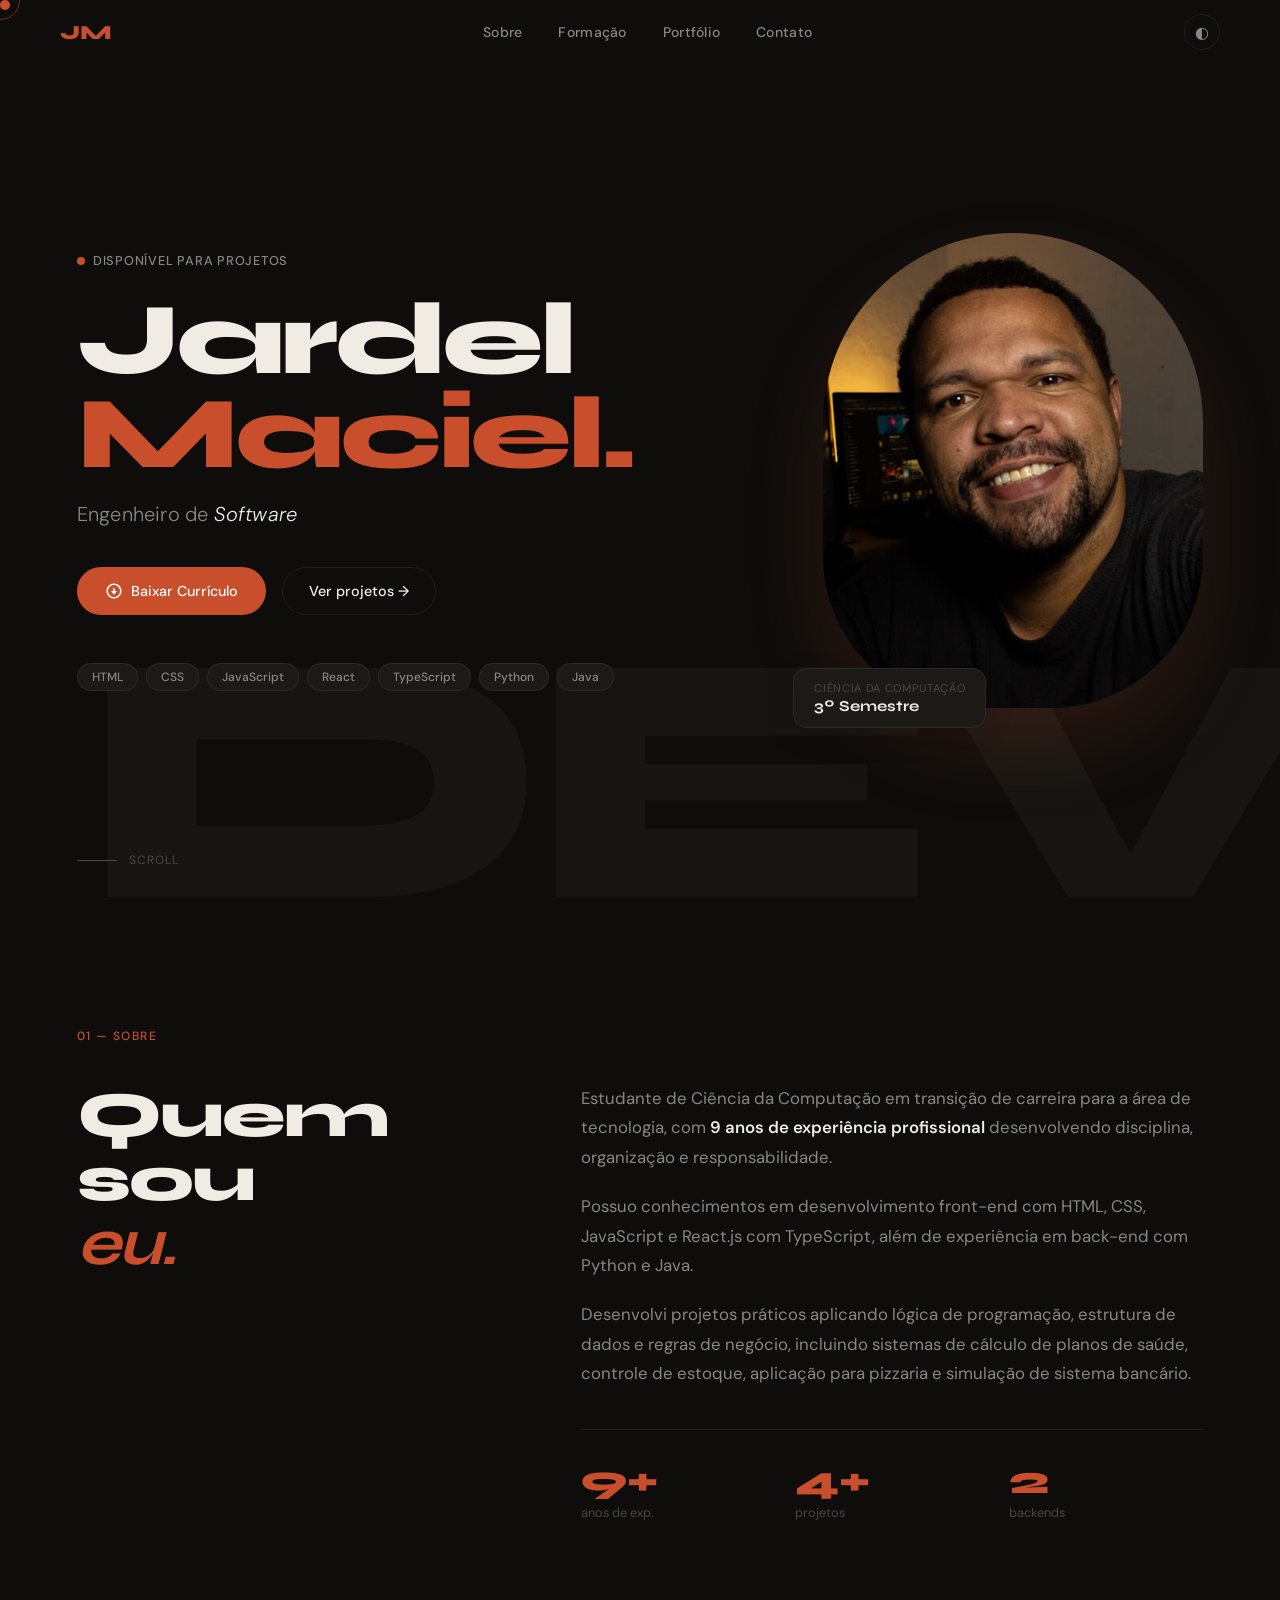
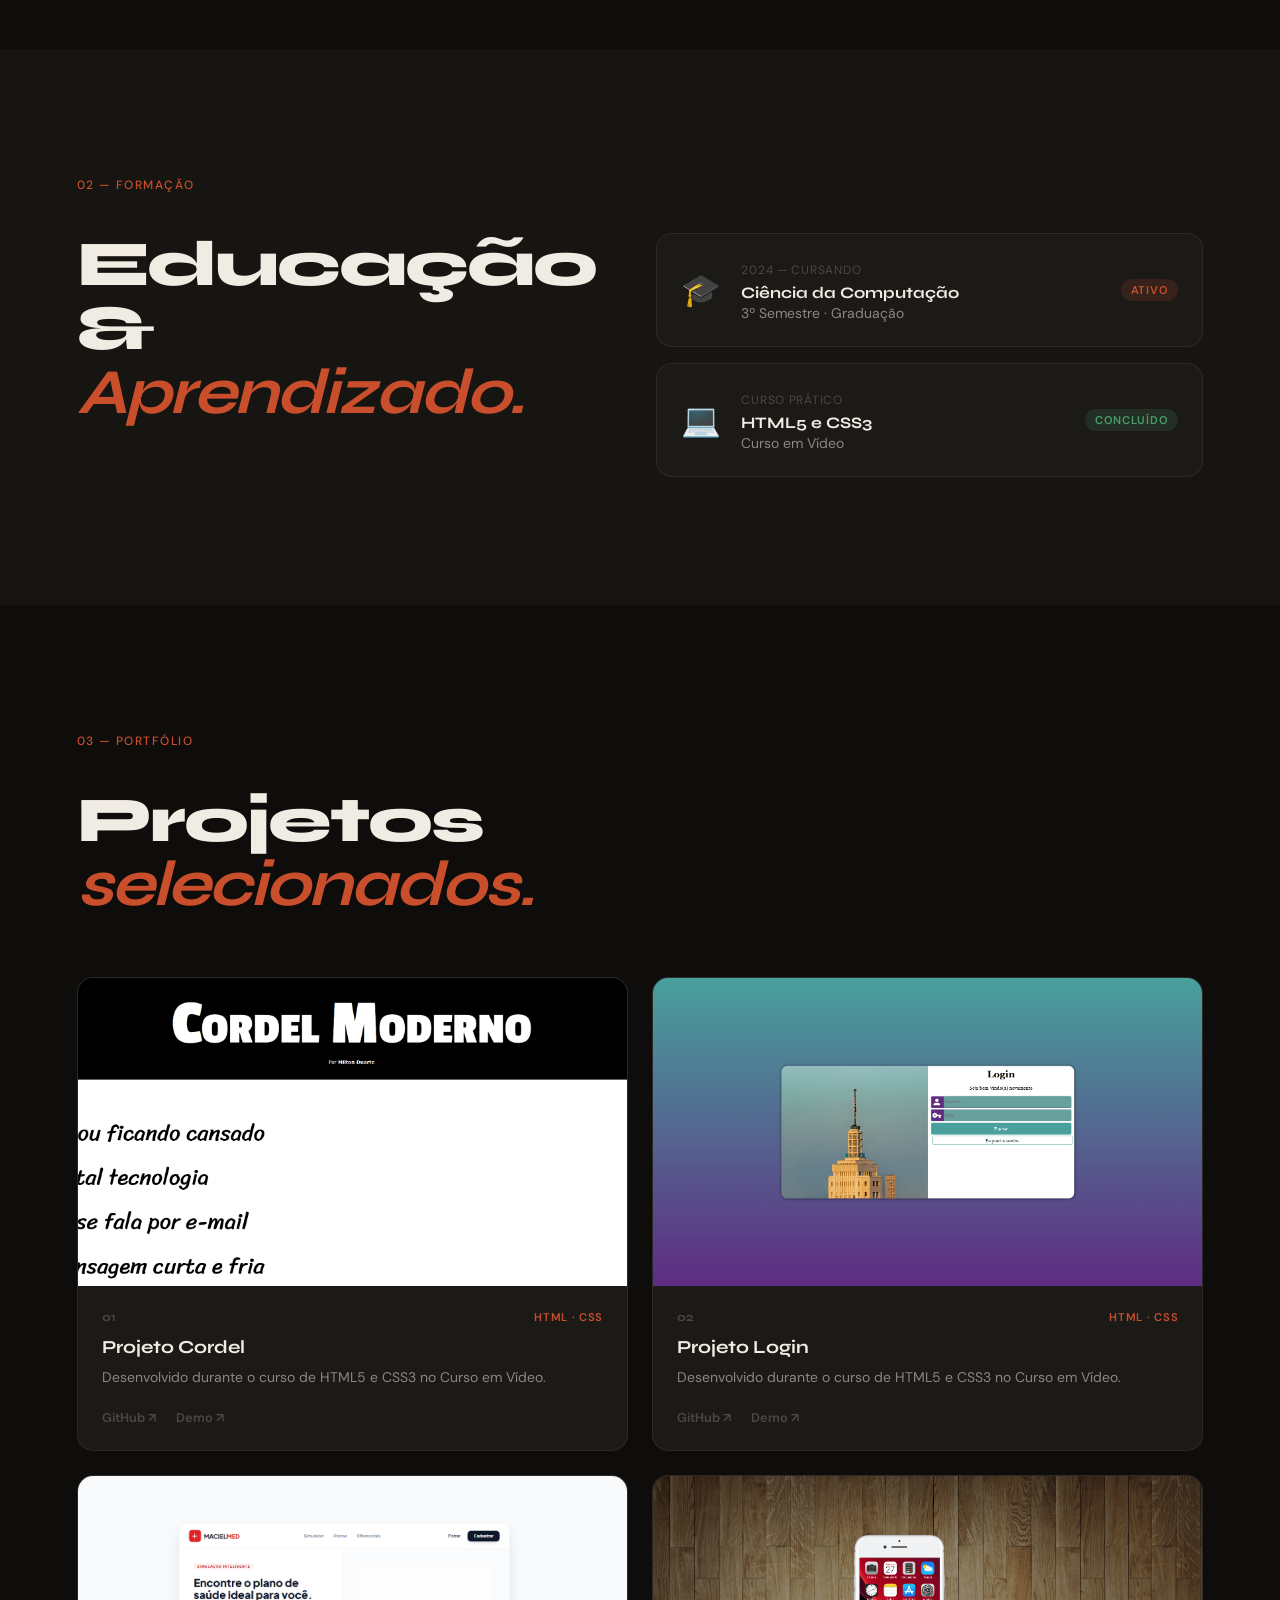
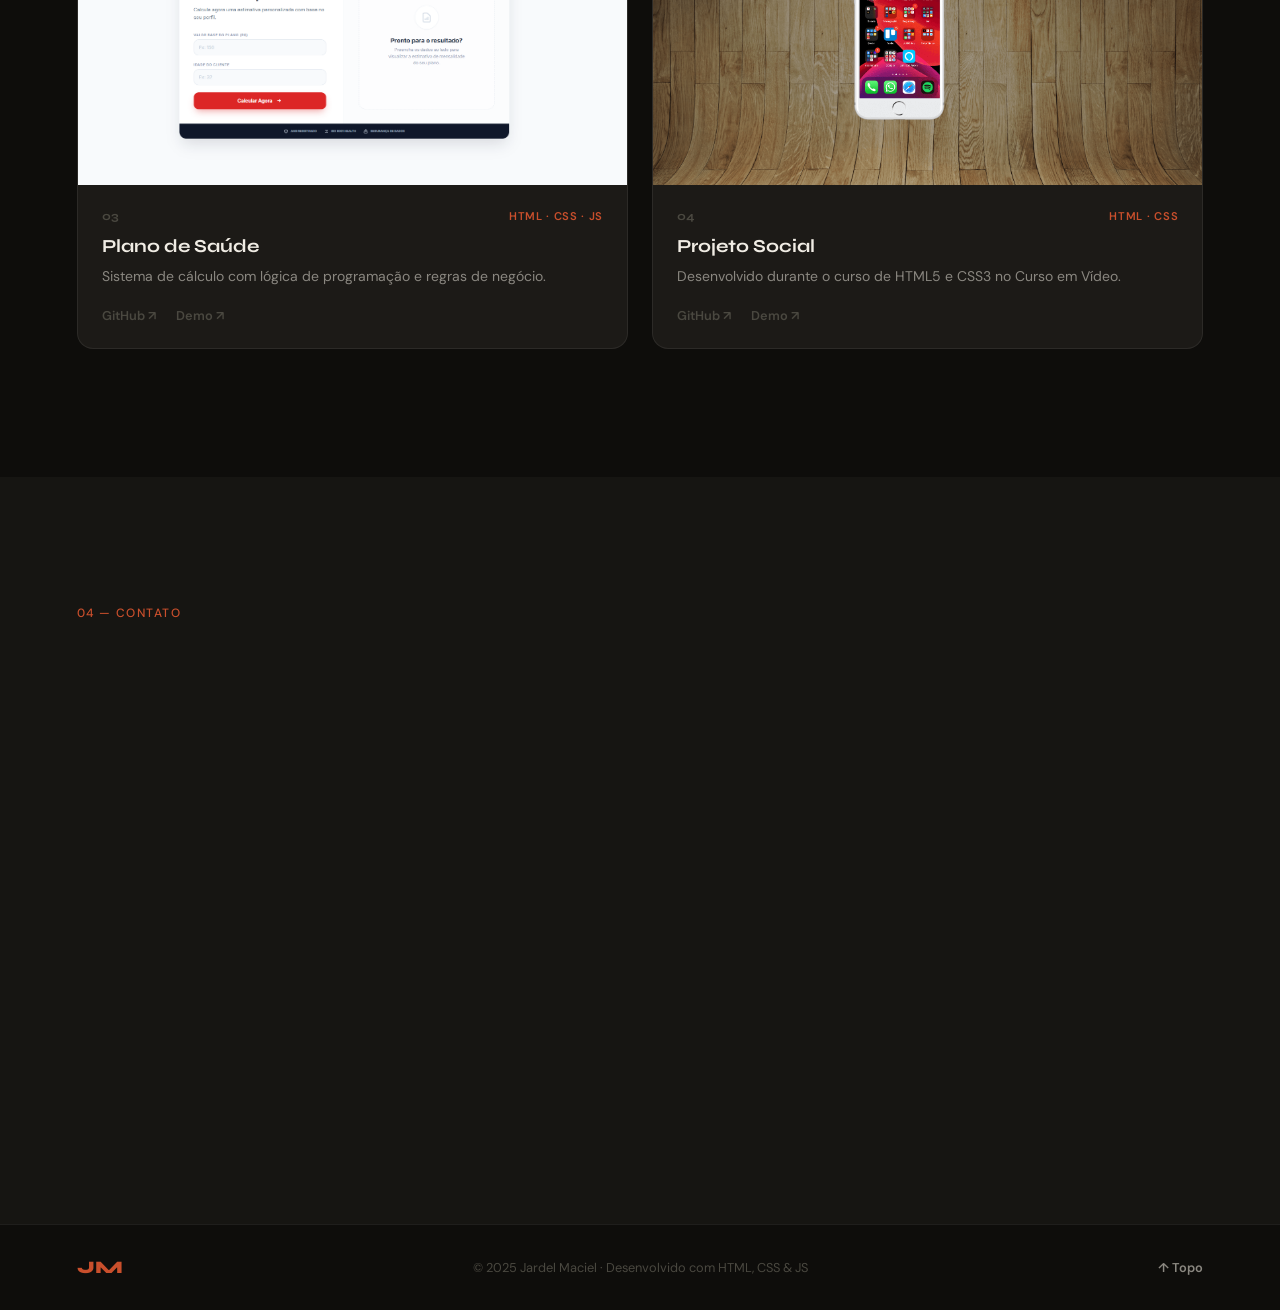
==== commit 3de9f9b5: "Update index.html" ====
--- a/index.html
+++ b/index.html
@@ -141,7 +141,7 @@
             </div>
           </article>
           <article class="project-card">
-            <div class="project-img"><img src="assets/maciel-med.png" alt="Plano de Saúde" /><div class="project-overlay"><a href="https://jardel-maciel.github.io/plano-de-saude2/" target="_blank" class="overlay-btn">Ver demo →</a></div></div>
+            <div class="project-img"><img src="assets/maciel.png" alt="Plano de Saúde" /><div class="project-overlay"><a href="https://jardel-maciel.github.io/plano-de-saude2/" target="_blank" class="overlay-btn">Ver demo →</a></div></div>
             <div class="project-info">
               <div class="project-meta"><span class="project-num">03</span><span class="project-tag">HTML · CSS · JS</span></div>
               <h3>Plano de Saúde</h3>
